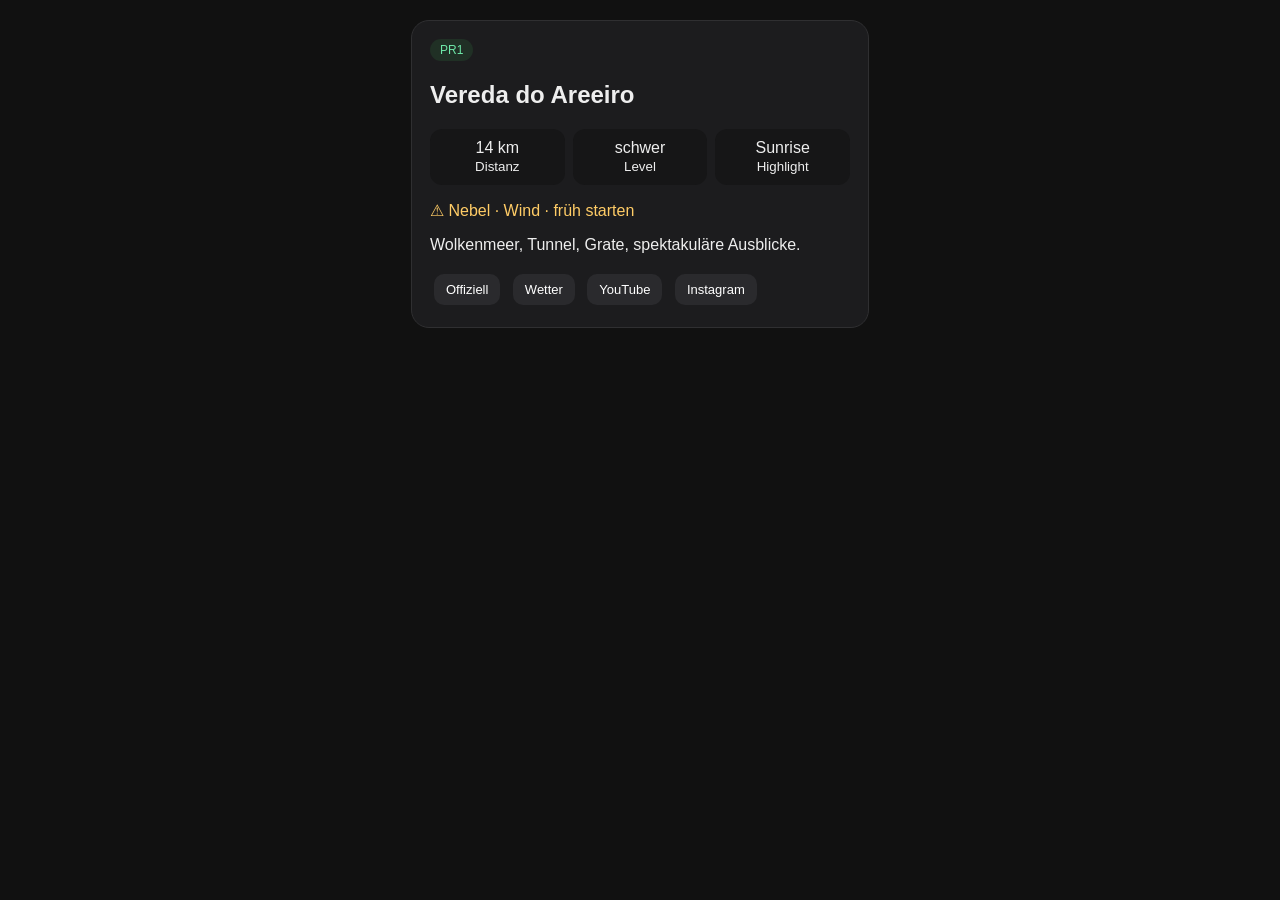
==== index.html @ 8f7bb381 "Add files via upload" ====
<!DOCTYPE html>
<html lang="de">
<head>
<meta charset="UTF-8">
<meta name="viewport" content="width=device-width, initial-scale=1.0">
<title>PR Explorer Lab</title>
<style>
body {
    background:#111;
    color:#eee;
    font-family:-apple-system,BlinkMacSystemFont,sans-serif;
    margin:0;
    padding:20px;
}
.card {
    background:#1c1c1e;
    border-radius:18px;
    padding:18px;
    max-width:420px;
    margin:auto;
    border:1px solid #2f2f31;
}
.badge {
    display:inline-block;
    padding:4px 10px;
    border-radius:999px;
    background:#203025;
    color:#6ee7a8;
    font-size:12px;
}
.grid {
    display:grid;
    grid-template-columns:repeat(3,1fr);
    gap:8px;
    margin:16px 0;
}
.stat {
    background:#161617;
    padding:10px;
    border-radius:12px;
    text-align:center;
}
.links a {
    display:inline-block;
    margin:4px;
    padding:8px 12px;
    border-radius:10px;
    background:#2a2a2d;
    color:#fff;
    text-decoration:none;
    font-size:13px;
}
.warn {
    color:#ffcc66;
}
</style>
</head>
<body>

<div class="card">
    <span class="badge">PR1</span>
    <h2>Vereda do Areeiro</h2>

    <div class="grid">
        <div class="stat">
            <div>14 km</div>
            <small>Distanz</small>
        </div>
        <div class="stat">
            <div>schwer</div>
            <small>Level</small>
        </div>
        <div class="stat">
            <div>Sunrise</div>
            <small>Highlight</small>
        </div>
    </div>

    <p class="warn">⚠ Nebel · Wind · früh starten</p>

    <p>
        Wolkenmeer, Tunnel, Grate, spektakuläre Ausblicke.
    </p>

    <div class="links">
        <a href="https://visitmadeira.com/" target="_blank">Offiziell</a>
        <a href="https://www.madeira-wetter.info" target="_blank">Wetter</a>
        <a href="https://www.youtube.com/results?search_query=PR1+Madeira" target="_blank">YouTube</a>
        <a href="https://www.instagram.com/explore/tags/pr1madeira/" target="_blank">Instagram</a>
    </div>
</div>

</body>
</html>
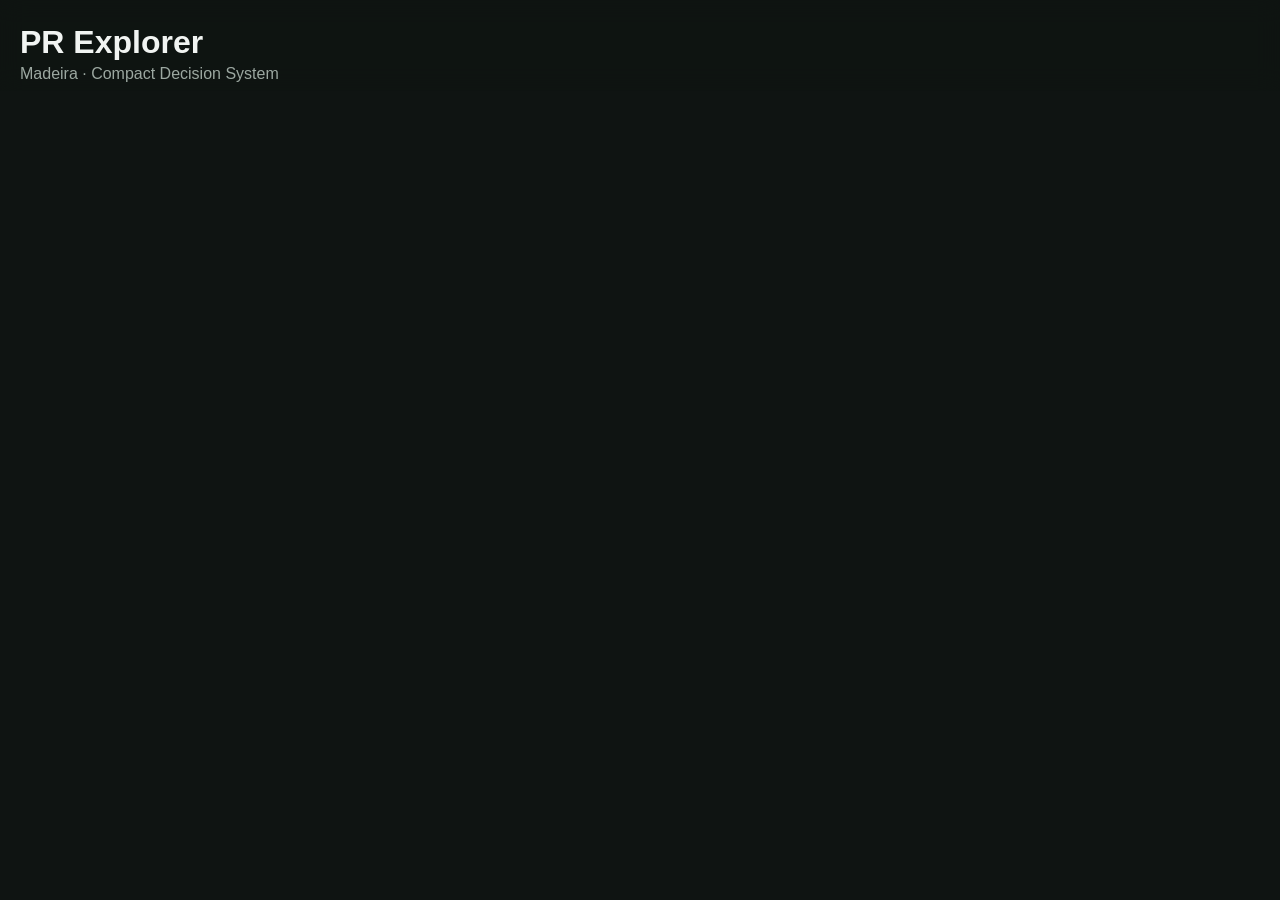
==== commit 6b67ec7a: "Lab v1" ====
--- a/index.html
+++ b/index.html
@@ -2,93 +2,22 @@
 <html lang="de">
 <head>
 <meta charset="UTF-8">
-<meta name="viewport" content="width=device-width, initial-scale=1.0">
-<title>PR Explorer Lab</title>
-<style>
-body {
-    background:#111;
-    color:#eee;
-    font-family:-apple-system,BlinkMacSystemFont,sans-serif;
-    margin:0;
-    padding:20px;
-}
-.card {
-    background:#1c1c1e;
-    border-radius:18px;
-    padding:18px;
-    max-width:420px;
-    margin:auto;
-    border:1px solid #2f2f31;
-}
-.badge {
-    display:inline-block;
-    padding:4px 10px;
-    border-radius:999px;
-    background:#203025;
-    color:#6ee7a8;
-    font-size:12px;
-}
-.grid {
-    display:grid;
-    grid-template-columns:repeat(3,1fr);
-    gap:8px;
-    margin:16px 0;
-}
-.stat {
-    background:#161617;
-    padding:10px;
-    border-radius:12px;
-    text-align:center;
-}
-.links a {
-    display:inline-block;
-    margin:4px;
-    padding:8px 12px;
-    border-radius:10px;
-    background:#2a2a2d;
-    color:#fff;
-    text-decoration:none;
-    font-size:13px;
-}
-.warn {
-    color:#ffcc66;
-}
-</style>
+<meta name="viewport" content="width=device-width,initial-scale=1">
+<title>PR Explorer</title>
+<link rel="manifest" href="manifest.json">
+<link rel="stylesheet" href="styles.css">
+<meta name="theme-color" content="#101412">
 </head>
 <body>
+<header class="topbar">
+  <div>
+    <h1>PR Explorer</h1>
+    <p>Madeira · Compact Decision System</p>
+  </div>
+</header>
 
-<div class="card">
-    <span class="badge">PR1</span>
-    <h2>Vereda do Areeiro</h2>
+<main id="cards"></main>
 
-    <div class="grid">
-        <div class="stat">
-            <div>14 km</div>
-            <small>Distanz</small>
-        </div>
-        <div class="stat">
-            <div>schwer</div>
-            <small>Level</small>
-        </div>
-        <div class="stat">
-            <div>Sunrise</div>
-            <small>Highlight</small>
-        </div>
-    </div>
-
-    <p class="warn">⚠ Nebel · Wind · früh starten</p>
-
-    <p>
-        Wolkenmeer, Tunnel, Grate, spektakuläre Ausblicke.
-    </p>
-
-    <div class="links">
-        <a href="https://visitmadeira.com/" target="_blank">Offiziell</a>
-        <a href="https://www.madeira-wetter.info" target="_blank">Wetter</a>
-        <a href="https://www.youtube.com/results?search_query=PR1+Madeira" target="_blank">YouTube</a>
-        <a href="https://www.instagram.com/explore/tags/pr1madeira/" target="_blank">Instagram</a>
-    </div>
-</div>
-
+<script src="app.js"></script>
 </body>
 </html>
--- a/styles.css
+++ b/styles.css
@@ -0,0 +1,94 @@
+
+:root{
+--bg:#0f1412;
+--card:#18201c;
+--text:#f1f4f2;
+--muted:#9ca8a1;
+--green:#8acb5a;
+--warn:#ffcc66;
+}
+*{box-sizing:border-box}
+body{
+margin:0;
+font-family:-apple-system,BlinkMacSystemFont,sans-serif;
+background:var(--bg);
+color:var(--text);
+}
+.topbar{
+padding:24px 20px 8px;
+position:sticky;
+top:0;
+backdrop-filter:blur(12px);
+background:rgba(15,20,18,.85);
+z-index:10;
+}
+.topbar h1{margin:0;font-size:32px}
+.topbar p{margin:4px 0 0;color:var(--muted)}
+#cards{
+padding:12px 16px 40px;
+display:grid;
+gap:18px;
+}
+.card{
+background:var(--card);
+border-radius:28px;
+overflow:hidden;
+border:1px solid rgba(255,255,255,.06);
+box-shadow:0 10px 30px rgba(0,0,0,.3);
+}
+.hero{
+height:220px;
+background-size:cover;
+background-position:center;
+position:relative;
+}
+.badge{
+position:absolute;
+left:14px;
+top:14px;
+background:#d61d1d;
+padding:8px 12px;
+border-radius:12px;
+font-weight:700;
+}
+.overlay{
+position:absolute;
+inset:0;
+background:linear-gradient(to top,rgba(0,0,0,.7),transparent 50%);
+}
+.title{
+position:absolute;
+left:18px;
+bottom:18px;
+}
+.title h2{
+margin:0;
+font-size:28px;
+}
+.content{
+padding:18px;
+}
+.meta{
+display:flex;
+gap:12px;
+flex-wrap:wrap;
+margin-bottom:12px;
+}
+.pill{
+padding:8px 12px;
+border-radius:999px;
+background:#243028;
+color:#d8dfda;
+font-size:14px;
+}
+.warn{
+color:var(--warn);
+font-size:14px;
+margin:6px 0;
+}
+.reward{
+margin-top:14px;
+font-size:15px;
+color:var(--green);
+font-weight:600;
+}
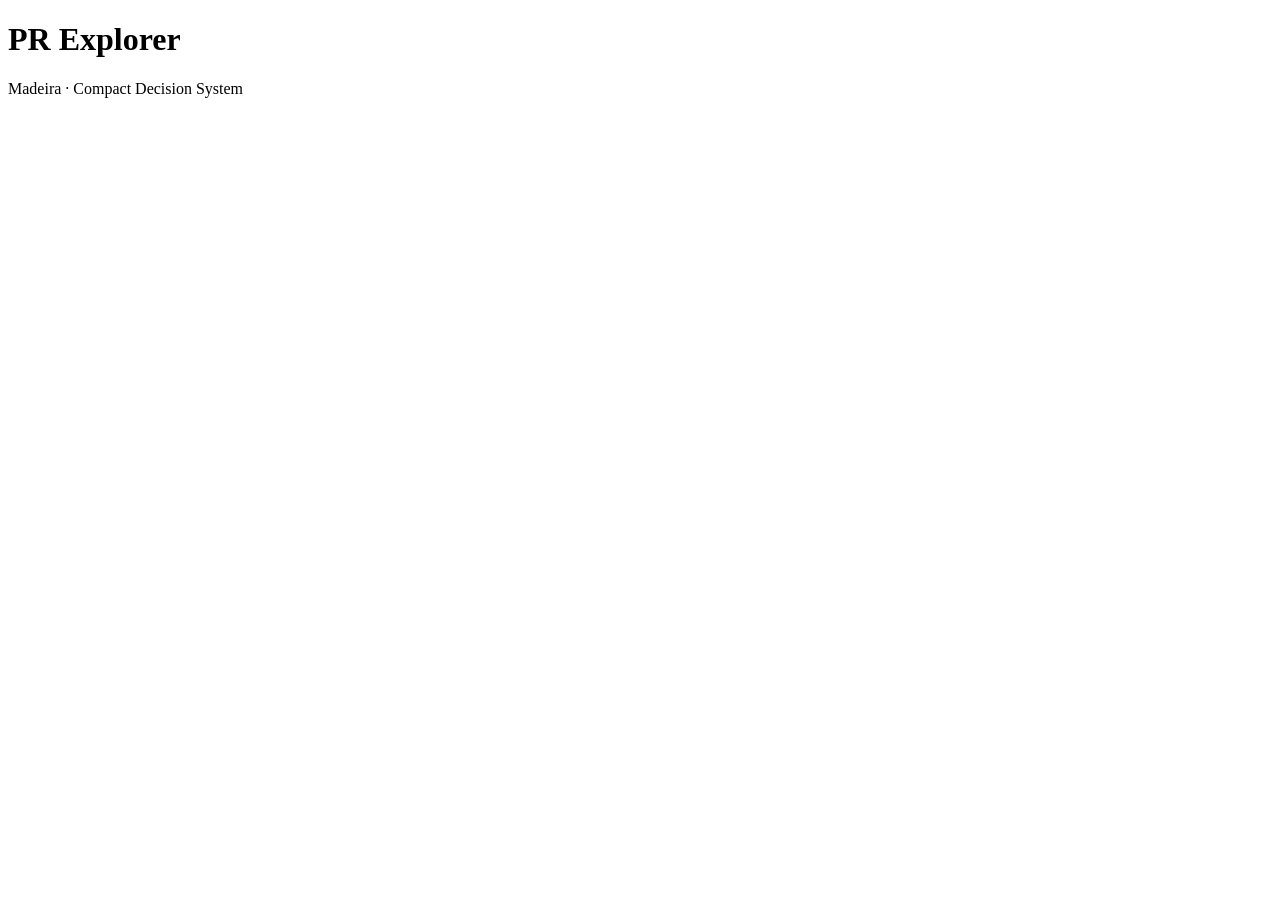
==== commit 0321001a: "Lab" ====
--- a/index.html
+++ b/index.html
@@ -4,16 +4,13 @@
 <meta charset="UTF-8">
 <meta name="viewport" content="width=device-width,initial-scale=1">
 <title>PR Explorer</title>
-<link rel="manifest" href="manifest.json">
 <link rel="stylesheet" href="styles.css">
-<meta name="theme-color" content="#101412">
+<meta name="theme-color" content="#0f1412">
 </head>
 <body>
 <header class="topbar">
-  <div>
-    <h1>PR Explorer</h1>
-    <p>Madeira · Compact Decision System</p>
-  </div>
+<h1>PR Explorer</h1>
+<p>Madeira · Compact Decision System</p>
 </header>
 
 <main id="cards"></main>
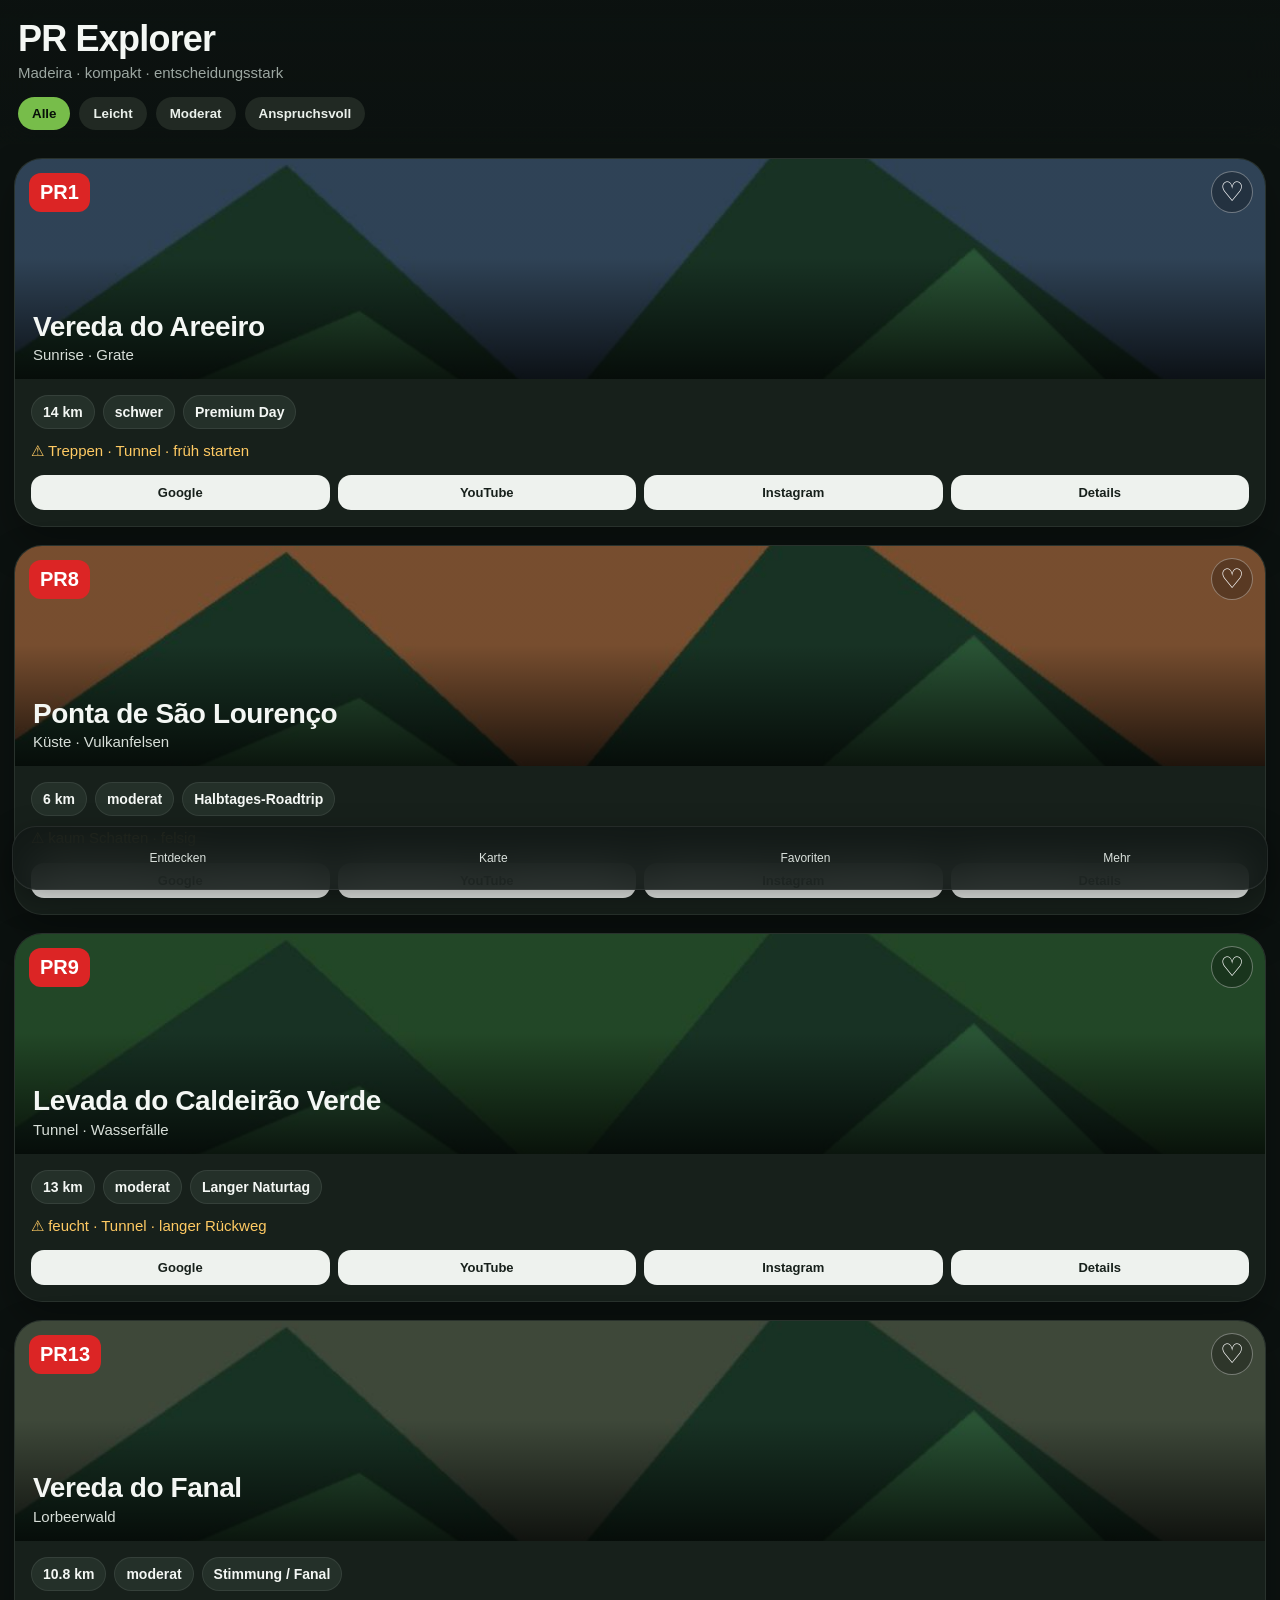
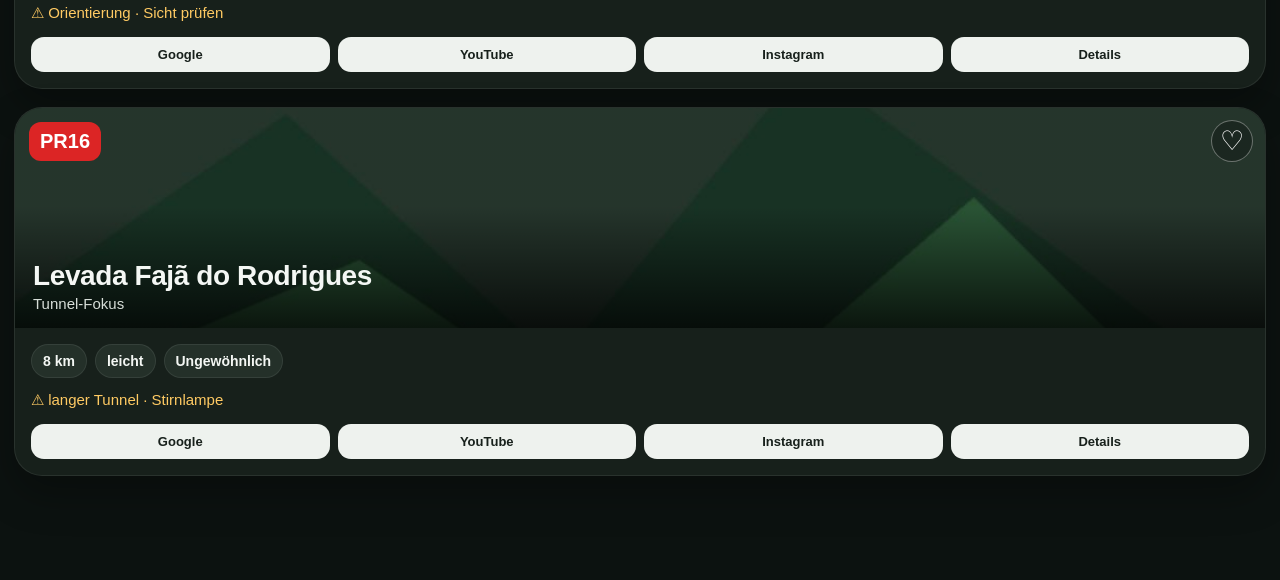
==== commit f13fa763: "Add files via upload" ====
--- a/index.html
+++ b/index.html
@@ -1,20 +1,170 @@
-<!DOCTYPE html>
+<!doctype html>
 <html lang="de">
 <head>
-<meta charset="UTF-8">
-<meta name="viewport" content="width=device-width,initial-scale=1">
+<meta charset="utf-8">
+<meta name="viewport" content="width=device-width,initial-scale=1,viewport-fit=cover">
 <title>PR Explorer</title>
-<link rel="stylesheet" href="styles.css">
-<meta name="theme-color" content="#0f1412">
+<meta name="theme-color" content="#0c1210">
+<style>
+:root {
+  --bg:#0c1210; --card:#17201b; --text:#f4f7f4; --muted:#9ca7a1;
+  --green:#77bd4a; --warn:#ffca63; --line:rgba(255,255,255,.08);
+}
+*{box-sizing:border-box}
+body {
+  margin:0; background:var(--bg); color:var(--text);
+  font-family:-apple-system,BlinkMacSystemFont,"SF Pro Display","Segoe UI",sans-serif;
+  padding-bottom:90px;
+}
+header {
+  position:sticky; top:0; z-index:20;
+  padding:calc(env(safe-area-inset-top) + 18px) 18px 12px;
+  background:linear-gradient(to bottom,rgba(12,18,16,.96),rgba(12,18,16,.82));
+  backdrop-filter:blur(18px);
+}
+h1{margin:0;font-size:36px;letter-spacing:-.8px}
+header p{margin:4px 0 16px;color:var(--muted);font-size:15px}
+.chips{display:flex;gap:9px;overflow-x:auto;padding-bottom:2px}
+.chip{border:0;border-radius:999px;padding:9px 14px;background:#212923;color:#eaf0eb;font-weight:600}
+.chip.active{background:var(--green);color:#081009}
+main{padding:14px;display:grid;gap:18px}
+.card {
+  border-radius:28px; overflow:hidden; background:var(--card);
+  border:1px solid var(--line); box-shadow:0 18px 40px rgba(0,0,0,.28);
+}
+.hero{height:220px;background-size:cover;background-position:center;position:relative}
+.shade{position:absolute;inset:0;background:linear-gradient(to top,rgba(0,0,0,.76),rgba(0,0,0,.08) 55%)}
+.badge{position:absolute;top:14px;left:14px;background:#dc2525;color:white;border-radius:12px;padding:8px 11px;font-weight:800;font-size:20px}
+.heart{position:absolute;top:12px;right:12px;border:1px solid rgba(255,255,255,.35);background:rgba(0,0,0,.25);color:white;border-radius:999px;width:42px;height:42px;font-size:27px}
+.heroTitle{position:absolute;left:18px;right:18px;bottom:16px}
+.heroTitle h2{margin:0;font-size:28px;line-height:1.05;letter-spacing:-.4px}
+.heroTitle p{margin:5px 0 0;color:#d7ded8;font-size:15px}
+.body{padding:16px}
+.facts{display:flex;gap:8px;flex-wrap:wrap;margin-bottom:12px}
+.facts span{background:#243029;border:1px solid var(--line);border-radius:999px;padding:8px 11px;font-size:14px;font-weight:700}
+.warn{color:var(--warn);font-size:15px;line-height:1.35;margin:6px 0 14px}
+.actions{display:grid;grid-template-columns:repeat(4,1fr);gap:8px}
+.actions button{background:#eef2ee;color:#17201b;border:0;border-radius:13px;padding:10px 5px;font-size:13px;font-weight:700}
+nav{position:fixed;left:12px;right:12px;bottom:calc(env(safe-area-inset-bottom) + 10px);height:64px;background:rgba(18,25,22,.88);backdrop-filter:blur(20px);border:1px solid var(--line);border-radius:24px;display:flex;justify-content:space-around;align-items:center;box-shadow:0 10px 30px rgba(0,0,0,.35)}
+nav span{font-size:12px;color:#d9e0db}
+</style>
 </head>
 <body>
-<header class="topbar">
-<h1>PR Explorer</h1>
-<p>Madeira · Compact Decision System</p>
+<header>
+  <h1>PR Explorer</h1>
+  <p>Madeira · kompakt · entscheidungsstark</p>
+  <div class="chips">
+    <button class="chip active">Alle</button><button class="chip">Leicht</button><button class="chip">Moderat</button><button class="chip">Anspruchsvoll</button>
+  </div>
 </header>
+<main>
 
-<main id="cards"></main>
-
-<script src="app.js"></script>
+    <article class="card">
+      <div class="hero" style="background-image:url('[data-uri]')">
+        <div class="shade"></div>
+        <div class="badge">PR1</div>
+        <button class="heart">♡</button>
+        <div class="heroTitle">
+          <h2>Vereda do Areeiro</h2>
+          <p>Sunrise · Grate</p>
+        </div>
+      </div>
+      <div class="body">
+        <div class="facts">
+          <span>14 km</span><span>schwer</span><span>Premium Day</span>
+        </div>
+        <div class="warn">⚠ Treppen · Tunnel · früh starten</div>
+        <div class="actions">
+          <button>Google</button><button>YouTube</button><button>Instagram</button><button>Details</button>
+        </div>
+      </div>
+    </article>
+    
+    <article class="card">
+      <div class="hero" style="background-image:url('[data-uri]')">
+        <div class="shade"></div>
+        <div class="badge">PR8</div>
+        <button class="heart">♡</button>
+        <div class="heroTitle">
+          <h2>Ponta de São Lourenço</h2>
+          <p>Küste · Vulkanfelsen</p>
+        </div>
+      </div>
+      <div class="body">
+        <div class="facts">
+          <span>6 km</span><span>moderat</span><span>Halbtages-Roadtrip</span>
+        </div>
+        <div class="warn">⚠ kaum Schatten · felsig</div>
+        <div class="actions">
+          <button>Google</button><button>YouTube</button><button>Instagram</button><button>Details</button>
+        </div>
+      </div>
+    </article>
+    
+    <article class="card">
+      <div class="hero" style="background-image:url('[data-uri]')">
+        <div class="shade"></div>
+        <div class="badge">PR9</div>
+        <button class="heart">♡</button>
+        <div class="heroTitle">
+          <h2>Levada do Caldeirão Verde</h2>
+          <p>Tunnel · Wasserfälle</p>
+        </div>
+      </div>
+      <div class="body">
+        <div class="facts">
+          <span>13 km</span><span>moderat</span><span>Langer Naturtag</span>
+        </div>
+        <div class="warn">⚠ feucht · Tunnel · langer Rückweg</div>
+        <div class="actions">
+          <button>Google</button><button>YouTube</button><button>Instagram</button><button>Details</button>
+        </div>
+      </div>
+    </article>
+    
+    <article class="card">
+      <div class="hero" style="background-image:url('[data-uri]')">
+        <div class="shade"></div>
+        <div class="badge">PR13</div>
+        <button class="heart">♡</button>
+        <div class="heroTitle">
+          <h2>Vereda do Fanal</h2>
+          <p>Lorbeerwald</p>
+        </div>
+      </div>
+      <div class="body">
+        <div class="facts">
+          <span>10.8 km</span><span>moderat</span><span>Stimmung / Fanal</span>
+        </div>
+        <div class="warn">⚠ Orientierung · Sicht prüfen</div>
+        <div class="actions">
+          <button>Google</button><button>YouTube</button><button>Instagram</button><button>Details</button>
+        </div>
+      </div>
+    </article>
+    
+    <article class="card">
+      <div class="hero" style="background-image:url('[data-uri]')">
+        <div class="shade"></div>
+        <div class="badge">PR16</div>
+        <button class="heart">♡</button>
+        <div class="heroTitle">
+          <h2>Levada Fajã do Rodrigues</h2>
+          <p>Tunnel-Fokus</p>
+        </div>
+      </div>
+      <div class="body">
+        <div class="facts">
+          <span>8 km</span><span>leicht</span><span>Ungewöhnlich</span>
+        </div>
+        <div class="warn">⚠ langer Tunnel · Stirnlampe</div>
+        <div class="actions">
+          <button>Google</button><button>YouTube</button><button>Instagram</button><button>Details</button>
+        </div>
+      </div>
+    </article>
+    
+</main>
+<nav><span>Entdecken</span><span>Karte</span><span>Favoriten</span><span>Mehr</span></nav>
 </body>
-</html>
+</html>
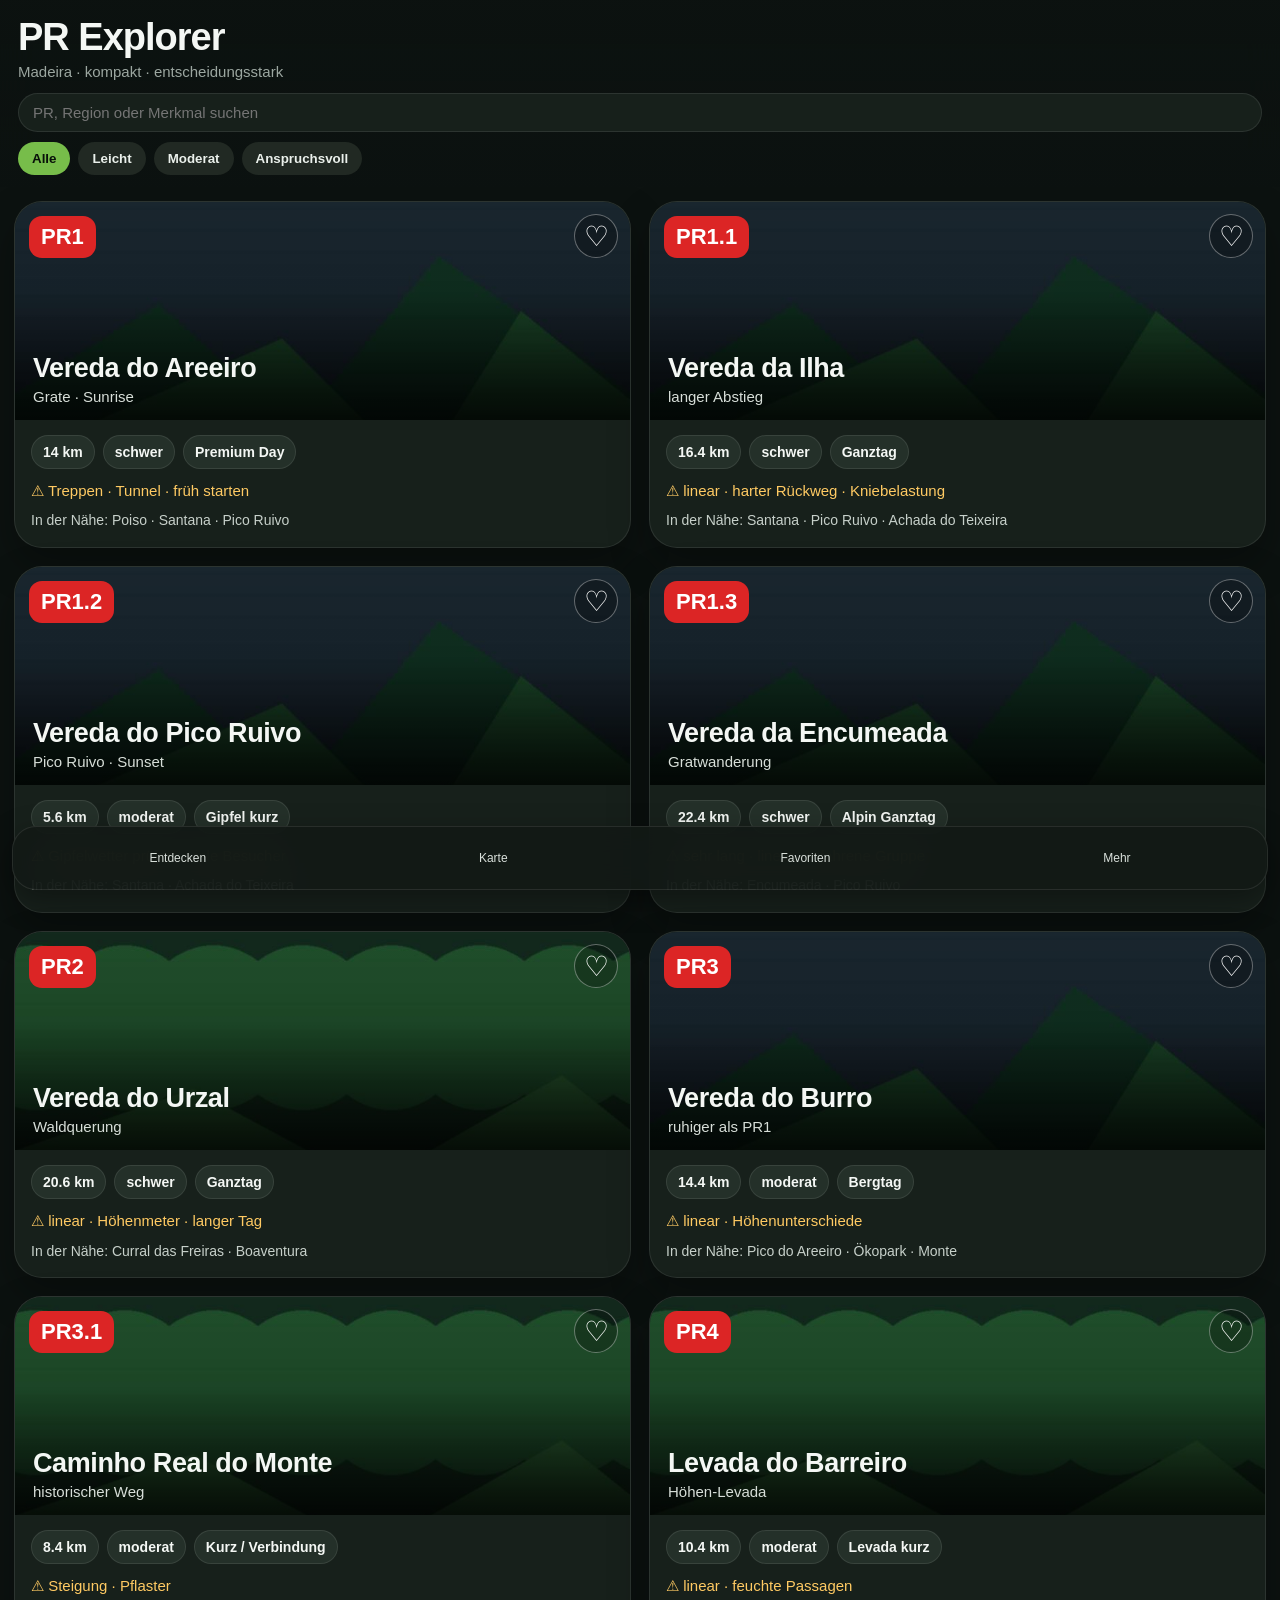
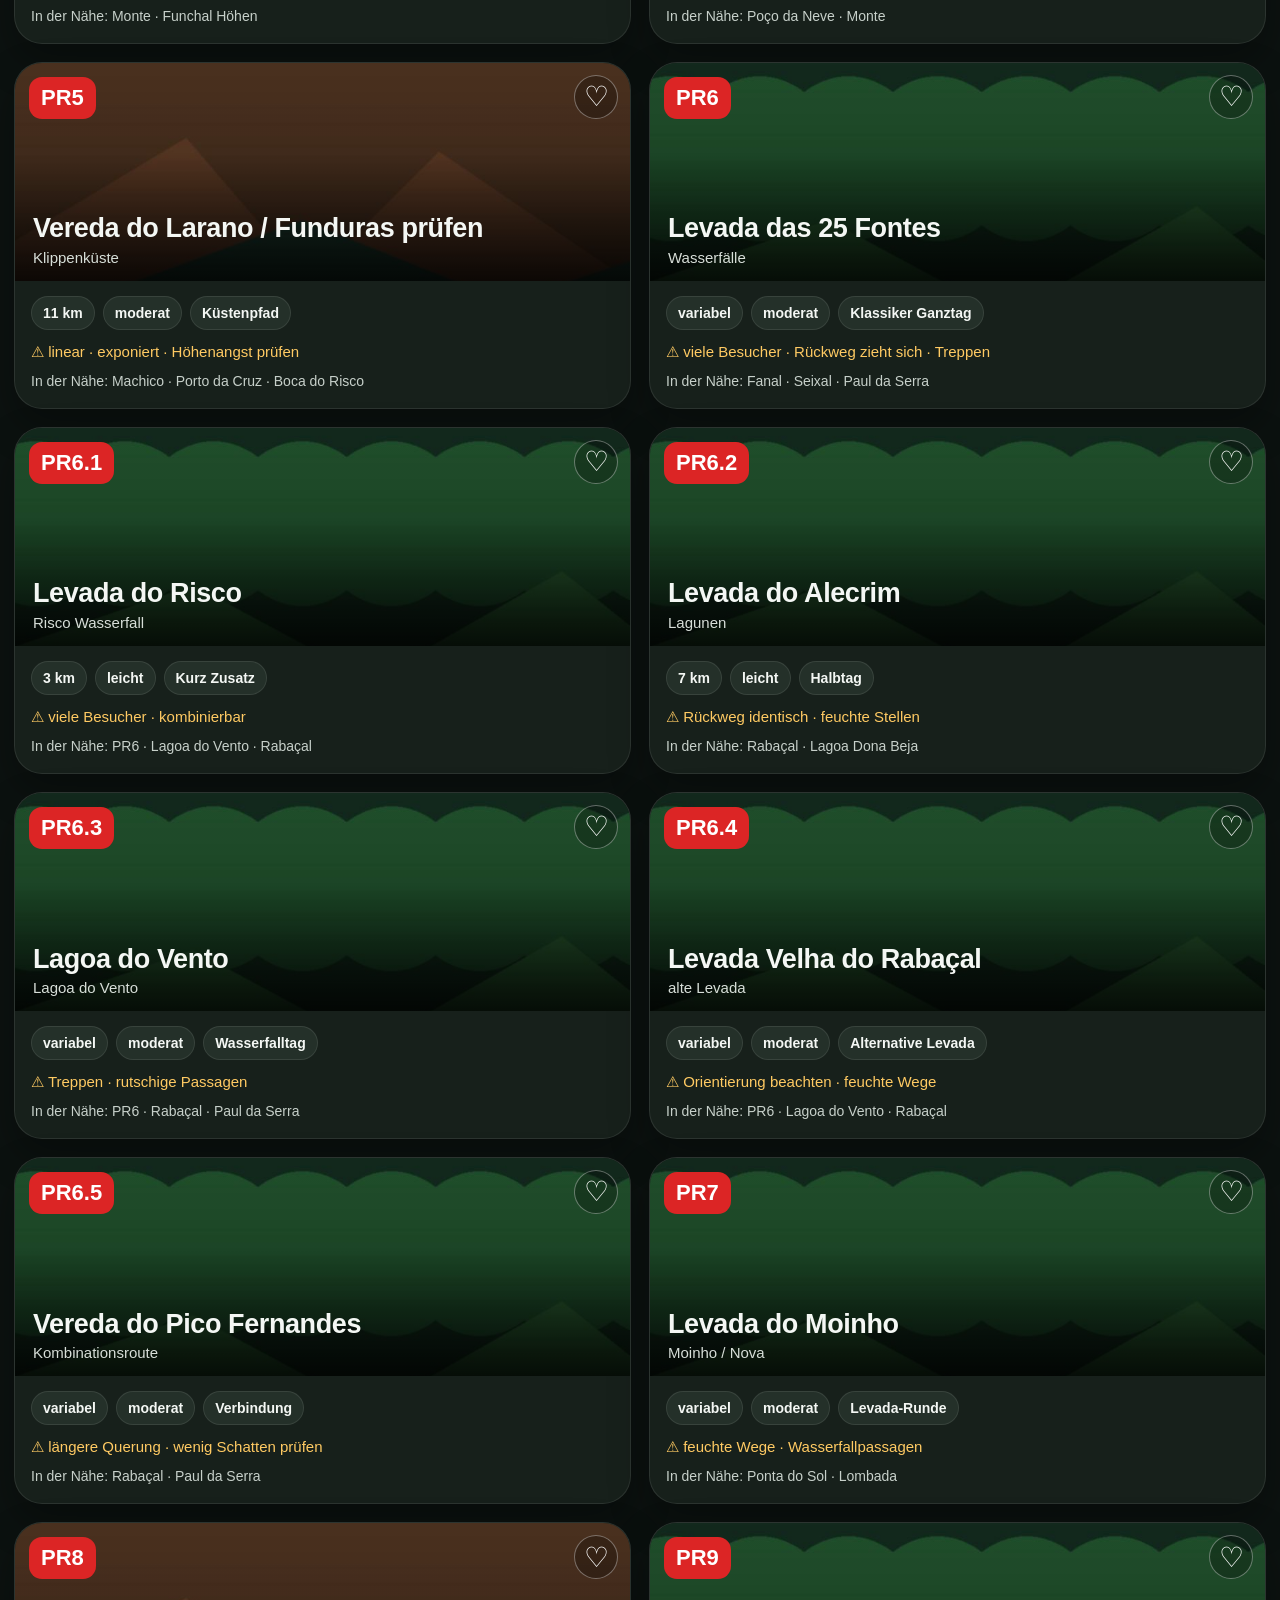
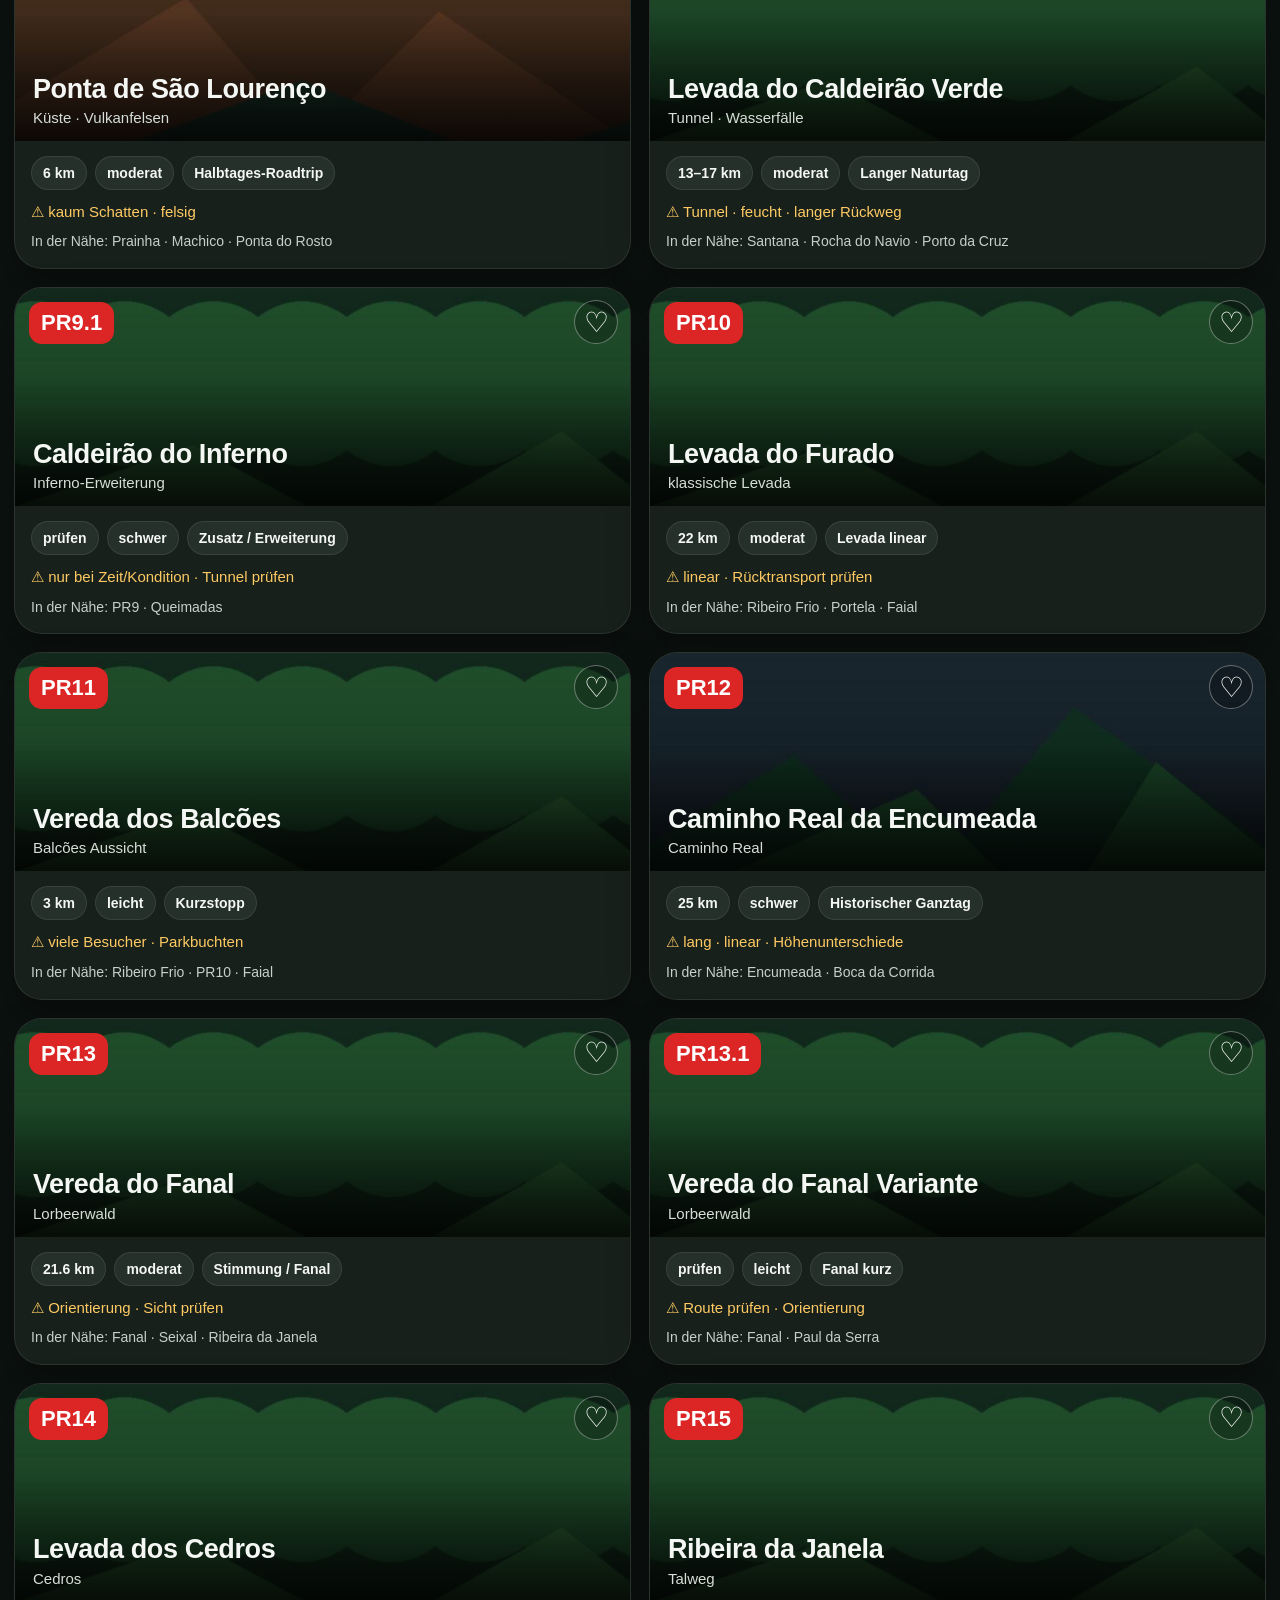
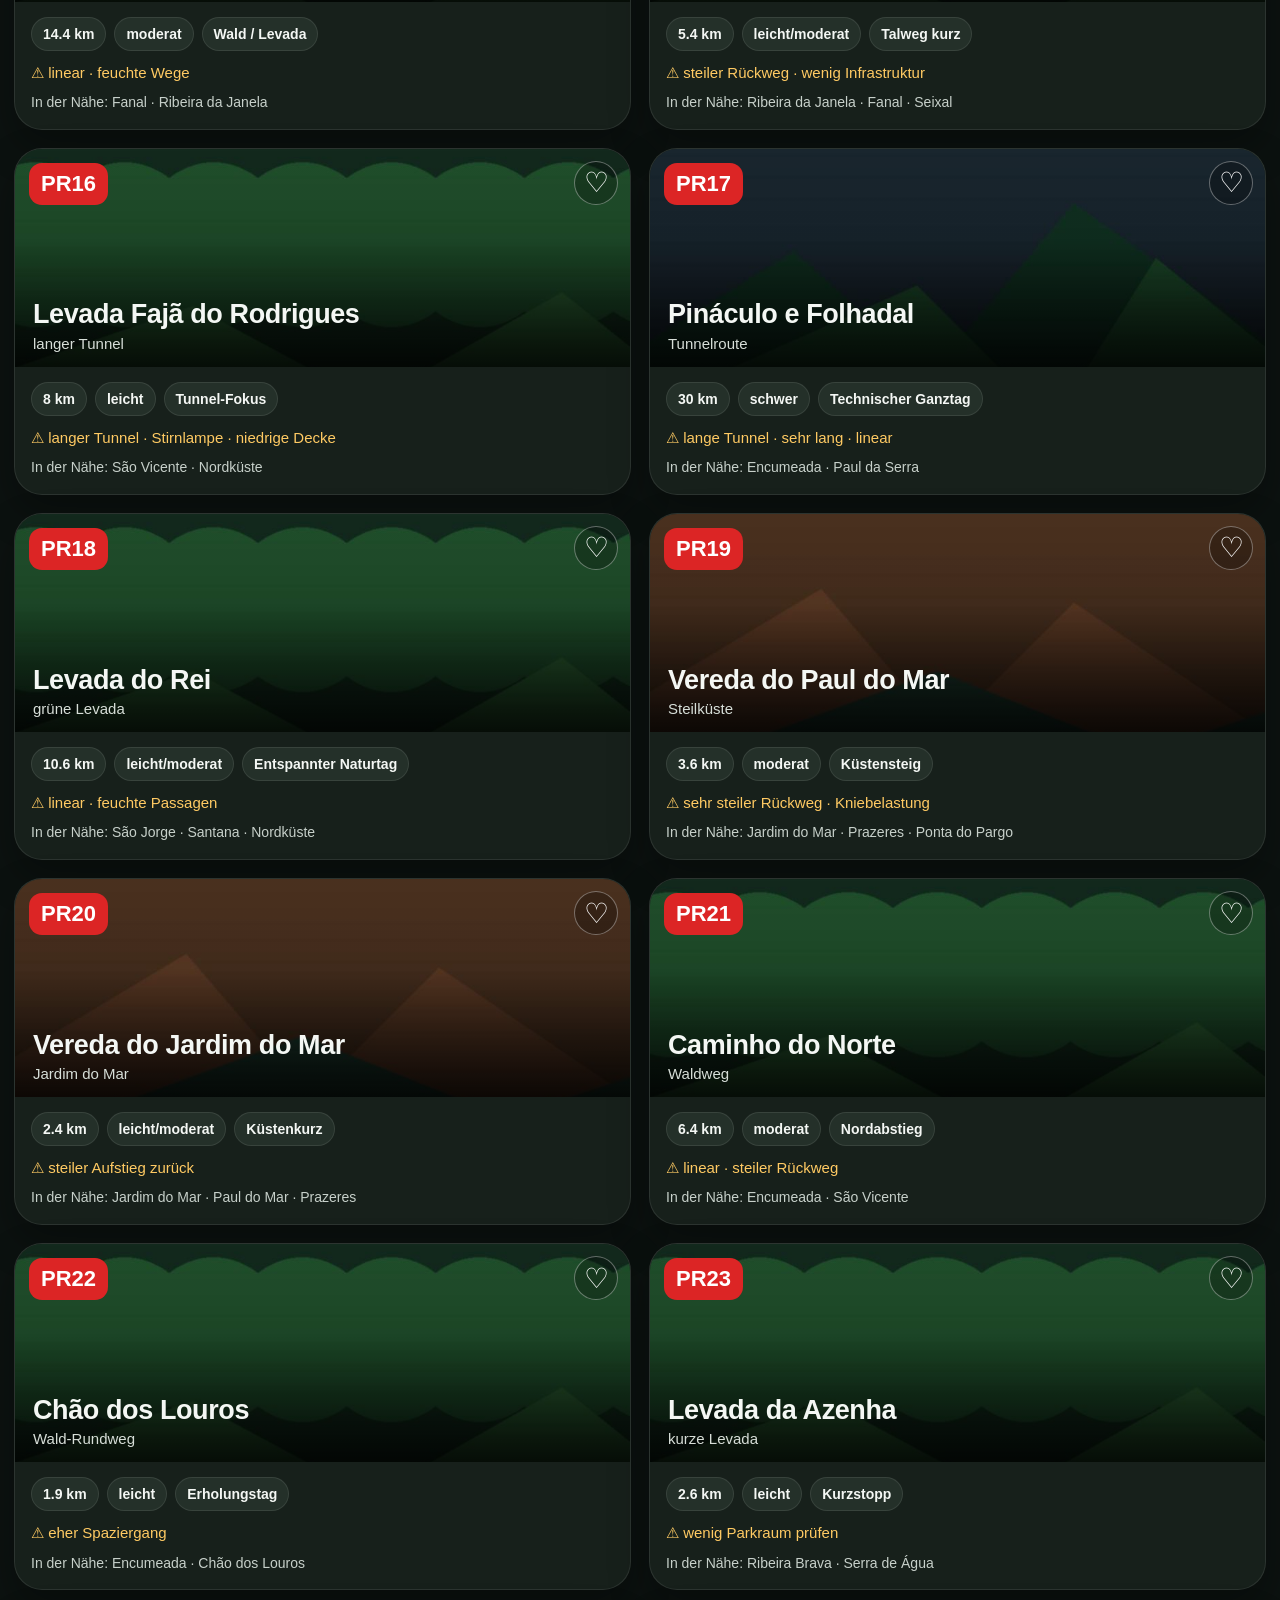
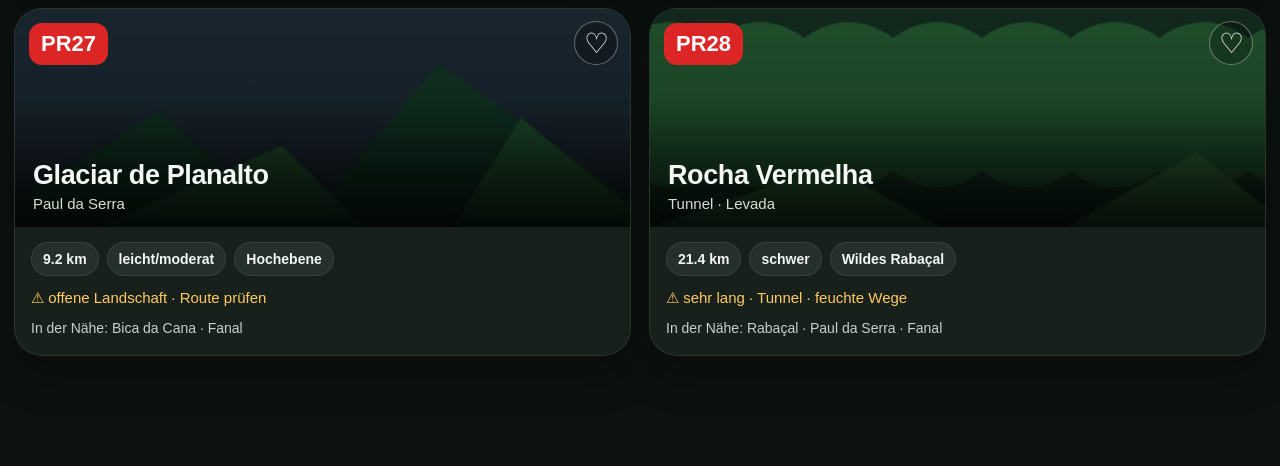
==== commit 347e56dd: "Nur Index" ====
--- a/index.html
+++ b/index.html
@@ -6,165 +6,727 @@
 <title>PR Explorer</title>
 <meta name="theme-color" content="#0c1210">
 <style>
-:root {
-  --bg:#0c1210; --card:#17201b; --text:#f4f7f4; --muted:#9ca7a1;
-  --green:#77bd4a; --warn:#ffca63; --line:rgba(255,255,255,.08);
-}
+:root { --bg:#0c1210; --card:#17201b; --text:#f4f7f4; --muted:#9ca7a1; --green:#77bd4a; --warn:#ffca63; --line:rgba(255,255,255,.09); }
 *{box-sizing:border-box}
-body {
-  margin:0; background:var(--bg); color:var(--text);
-  font-family:-apple-system,BlinkMacSystemFont,"SF Pro Display","Segoe UI",sans-serif;
-  padding-bottom:90px;
-}
-header {
-  position:sticky; top:0; z-index:20;
-  padding:calc(env(safe-area-inset-top) + 18px) 18px 12px;
-  background:linear-gradient(to bottom,rgba(12,18,16,.96),rgba(12,18,16,.82));
-  backdrop-filter:blur(18px);
-}
-h1{margin:0;font-size:36px;letter-spacing:-.8px}
-header p{margin:4px 0 16px;color:var(--muted);font-size:15px}
-.chips{display:flex;gap:9px;overflow-x:auto;padding-bottom:2px}
-.chip{border:0;border-radius:999px;padding:9px 14px;background:#212923;color:#eaf0eb;font-weight:600}
+body{margin:0;background:var(--bg);color:var(--text);font-family:-apple-system,BlinkMacSystemFont,"SF Pro Display","Segoe UI",sans-serif;padding-bottom:96px}
+header{position:sticky;top:0;z-index:20;padding:calc(env(safe-area-inset-top) + 16px) 18px 12px;background:linear-gradient(to bottom,rgba(12,18,16,.98),rgba(12,18,16,.84));backdrop-filter:blur(18px)}
+h1{margin:0;font-size:38px;letter-spacing:-1px}
+header p{margin:4px 0 13px;color:var(--muted);font-size:15px}
+.toolbar{display:flex;gap:9px;align-items:center}
+.search{flex:1;background:#17201b;border:1px solid var(--line);border-radius:999px;padding:10px 14px;color:white;font-size:15px}
+.chips{display:flex;gap:8px;overflow-x:auto;padding:10px 0 0}
+.chip{border:0;border-radius:999px;padding:9px 14px;background:#212923;color:#eaf0eb;font-weight:700;white-space:nowrap}
 .chip.active{background:var(--green);color:#081009}
 main{padding:14px;display:grid;gap:18px}
-.card {
-  border-radius:28px; overflow:hidden; background:var(--card);
-  border:1px solid var(--line); box-shadow:0 18px 40px rgba(0,0,0,.28);
-}
-.hero{height:220px;background-size:cover;background-position:center;position:relative}
-.shade{position:absolute;inset:0;background:linear-gradient(to top,rgba(0,0,0,.76),rgba(0,0,0,.08) 55%)}
-.badge{position:absolute;top:14px;left:14px;background:#dc2525;color:white;border-radius:12px;padding:8px 11px;font-weight:800;font-size:20px}
-.heart{position:absolute;top:12px;right:12px;border:1px solid rgba(255,255,255,.35);background:rgba(0,0,0,.25);color:white;border-radius:999px;width:42px;height:42px;font-size:27px}
-.heroTitle{position:absolute;left:18px;right:18px;bottom:16px}
-.heroTitle h2{margin:0;font-size:28px;line-height:1.05;letter-spacing:-.4px}
-.heroTitle p{margin:5px 0 0;color:#d7ded8;font-size:15px}
-.body{padding:16px}
+.card{border-radius:28px;overflow:hidden;background:var(--card);border:1px solid var(--line);box-shadow:0 18px 40px rgba(0,0,0,.28)}
+.hero{height:218px;background-size:cover;background-position:center;position:relative}
+.shade{position:absolute;inset:0;background:linear-gradient(to top,rgba(0,0,0,.78),rgba(0,0,0,.08) 58%)}
+.badge{position:absolute;top:14px;left:14px;background:#dc2525;color:white;border-radius:13px;padding:8px 12px;font-weight:900;font-size:22px}
+.heart{position:absolute;top:12px;right:12px;border:1px solid rgba(255,255,255,.35);background:rgba(0,0,0,.25);color:white;border-radius:999px;width:44px;height:44px;font-size:28px}
+.heart.on{background:rgba(119,189,74,.95);color:#081009}
+.heroTitle{position:absolute;left:18px;right:18px;bottom:15px}
+.heroTitle h2{margin:0;font-size:27px;line-height:1.05;letter-spacing:-.4px}
+.heroTitle p{margin:6px 0 0;color:#d7ded8;font-size:15px}
+.body{padding:15px 16px 17px}
 .facts{display:flex;gap:8px;flex-wrap:wrap;margin-bottom:12px}
-.facts span{background:#243029;border:1px solid var(--line);border-radius:999px;padding:8px 11px;font-size:14px;font-weight:700}
-.warn{color:var(--warn);font-size:15px;line-height:1.35;margin:6px 0 14px}
-.actions{display:grid;grid-template-columns:repeat(4,1fr);gap:8px}
-.actions button{background:#eef2ee;color:#17201b;border:0;border-radius:13px;padding:10px 5px;font-size:13px;font-weight:700}
-nav{position:fixed;left:12px;right:12px;bottom:calc(env(safe-area-inset-bottom) + 10px);height:64px;background:rgba(18,25,22,.88);backdrop-filter:blur(20px);border:1px solid var(--line);border-radius:24px;display:flex;justify-content:space-around;align-items:center;box-shadow:0 10px 30px rgba(0,0,0,.35)}
+.facts span{background:#243029;border:1px solid var(--line);border-radius:999px;padding:8px 11px;font-size:14px;font-weight:800}
+.warn{color:var(--warn);font-size:15px;line-height:1.35;margin:6px 0 10px}
+.near{color:#c7d0ca;font-size:14px;line-height:1.35}
+nav{position:fixed;left:12px;right:12px;bottom:calc(env(safe-area-inset-bottom) + 10px);height:64px;background:rgba(18,25,22,.9);backdrop-filter:blur(20px);border:1px solid var(--line);border-radius:24px;display:flex;justify-content:space-around;align-items:center;box-shadow:0 10px 30px rgba(0,0,0,.35);z-index:40}
 nav span{font-size:12px;color:#d9e0db}
+.sheetBackdrop{display:none;position:fixed;inset:0;background:rgba(0,0,0,.45);z-index:60}
+.sheet{position:absolute;left:0;right:0;bottom:0;max-height:82vh;background:#f5f3ed;color:#111;border-radius:28px 28px 0 0;padding:16px 18px 28px;overflow:auto}
+.handle{width:44px;height:5px;border-radius:99px;background:#bbb;margin:0 auto 12px}
+.sheet h2{font-size:26px;margin:0 0 4px;color:#111}
+.sheet p{color:#4a4a4a;margin:0 0 12px}
+.detailGrid{display:grid;grid-template-columns:repeat(2,1fr);gap:8px;margin:14px 0}
+.detail{background:white;border:1px solid #ddd;border-radius:14px;padding:12px;font-size:14px}
+.block{background:#fff7de;border:1px solid #efd99c;border-radius:15px;padding:12px;margin:12px 0}
+.links{display:grid;grid-template-columns:repeat(2,1fr);gap:9px;margin-top:14px}
+.links a{background:#102018;color:white;border-radius:14px;text-decoration:none;padding:12px;text-align:center;font-weight:800;font-size:14px}
+.close{position:absolute;top:16px;right:18px;border:0;background:#ddd;border-radius:999px;width:36px;height:36px;font-size:22px}
+@media(min-width:720px){main{grid-template-columns:repeat(2,1fr)}}
 </style>
 </head>
 <body>
 <header>
   <h1>PR Explorer</h1>
   <p>Madeira · kompakt · entscheidungsstark</p>
-  <div class="chips">
-    <button class="chip active">Alle</button><button class="chip">Leicht</button><button class="chip">Moderat</button><button class="chip">Anspruchsvoll</button>
-  </div>
+  <div class="toolbar"><input id="q" class="search" placeholder="PR, Region oder Merkmal suchen"></div>
+  <div class="chips"><button class="chip active" onclick="filterDiff('')">Alle</button><button class="chip" onclick="filterDiff('leicht')">Leicht</button><button class="chip" onclick="filterDiff('moderat')">Moderat</button><button class="chip" onclick="filterDiff('schwer')">Anspruchsvoll</button></div>
 </header>
-<main>
-
-    <article class="card">
-      <div class="hero" style="background-image:url('[data-uri]')">
-        <div class="shade"></div>
-        <div class="badge">PR1</div>
-        <button class="heart">♡</button>
-        <div class="heroTitle">
-          <h2>Vereda do Areeiro</h2>
-          <p>Sunrise · Grate</p>
-        </div>
-      </div>
-      <div class="body">
-        <div class="facts">
-          <span>14 km</span><span>schwer</span><span>Premium Day</span>
-        </div>
-        <div class="warn">⚠ Treppen · Tunnel · früh starten</div>
-        <div class="actions">
-          <button>Google</button><button>YouTube</button><button>Instagram</button><button>Details</button>
-        </div>
-      </div>
-    </article>
-    
-    <article class="card">
-      <div class="hero" style="background-image:url('[data-uri]')">
-        <div class="shade"></div>
-        <div class="badge">PR8</div>
-        <button class="heart">♡</button>
-        <div class="heroTitle">
-          <h2>Ponta de São Lourenço</h2>
-          <p>Küste · Vulkanfelsen</p>
-        </div>
-      </div>
-      <div class="body">
-        <div class="facts">
-          <span>6 km</span><span>moderat</span><span>Halbtages-Roadtrip</span>
-        </div>
-        <div class="warn">⚠ kaum Schatten · felsig</div>
-        <div class="actions">
-          <button>Google</button><button>YouTube</button><button>Instagram</button><button>Details</button>
-        </div>
-      </div>
-    </article>
-    
-    <article class="card">
-      <div class="hero" style="background-image:url('[data-uri]')">
-        <div class="shade"></div>
-        <div class="badge">PR9</div>
-        <button class="heart">♡</button>
-        <div class="heroTitle">
-          <h2>Levada do Caldeirão Verde</h2>
-          <p>Tunnel · Wasserfälle</p>
-        </div>
-      </div>
-      <div class="body">
-        <div class="facts">
-          <span>13 km</span><span>moderat</span><span>Langer Naturtag</span>
-        </div>
-        <div class="warn">⚠ feucht · Tunnel · langer Rückweg</div>
-        <div class="actions">
-          <button>Google</button><button>YouTube</button><button>Instagram</button><button>Details</button>
-        </div>
-      </div>
-    </article>
-    
-    <article class="card">
-      <div class="hero" style="background-image:url('[data-uri]')">
-        <div class="shade"></div>
-        <div class="badge">PR13</div>
-        <button class="heart">♡</button>
-        <div class="heroTitle">
-          <h2>Vereda do Fanal</h2>
-          <p>Lorbeerwald</p>
-        </div>
-      </div>
-      <div class="body">
-        <div class="facts">
-          <span>10.8 km</span><span>moderat</span><span>Stimmung / Fanal</span>
-        </div>
-        <div class="warn">⚠ Orientierung · Sicht prüfen</div>
-        <div class="actions">
-          <button>Google</button><button>YouTube</button><button>Instagram</button><button>Details</button>
-        </div>
-      </div>
-    </article>
-    
-    <article class="card">
-      <div class="hero" style="background-image:url('[data-uri]')">
-        <div class="shade"></div>
-        <div class="badge">PR16</div>
-        <button class="heart">♡</button>
-        <div class="heroTitle">
-          <h2>Levada Fajã do Rodrigues</h2>
-          <p>Tunnel-Fokus</p>
-        </div>
-      </div>
-      <div class="body">
-        <div class="facts">
-          <span>8 km</span><span>leicht</span><span>Ungewöhnlich</span>
-        </div>
-        <div class="warn">⚠ langer Tunnel · Stirnlampe</div>
-        <div class="actions">
-          <button>Google</button><button>YouTube</button><button>Instagram</button><button>Details</button>
-        </div>
-      </div>
-    </article>
-    
+<main id="cards">
+
+<article class="card" data-diff="schwer" data-region="Zentralgebirge" onclick="openSheet('PR1')">
+  <div class="hero" style="background-image:url('[data-uri]')">
+    <div class="shade"></div>
+    <div class="badge">PR1</div>
+    <button class="heart" onclick="event.stopPropagation(); this.classList.toggle('on')">♡</button>
+    <div class="heroTitle">
+      <h2>Vereda do Areeiro</h2>
+      <p>Grate · Sunrise</p>
+    </div>
+  </div>
+  <div class="body">
+    <div class="facts"><span>14 km</span><span>schwer</span><span>Premium Day</span></div>
+    <div class="warn">⚠ Treppen · Tunnel · früh starten</div>
+    <div class="near">In der Nähe: Poiso · Santana · Pico Ruivo</div>
+  </div>
+</article>
+
+<article class="card" data-diff="schwer" data-region="Zentralgebirge" onclick="openSheet('PR1.1')">
+  <div class="hero" style="background-image:url('[data-uri]')">
+    <div class="shade"></div>
+    <div class="badge">PR1.1</div>
+    <button class="heart" onclick="event.stopPropagation(); this.classList.toggle('on')">♡</button>
+    <div class="heroTitle">
+      <h2>Vereda da Ilha</h2>
+      <p>langer Abstieg</p>
+    </div>
+  </div>
+  <div class="body">
+    <div class="facts"><span>16.4 km</span><span>schwer</span><span>Ganztag</span></div>
+    <div class="warn">⚠ linear · harter Rückweg · Kniebelastung</div>
+    <div class="near">In der Nähe: Santana · Pico Ruivo · Achada do Teixeira</div>
+  </div>
+</article>
+
+<article class="card" data-diff="moderat" data-region="Zentralgebirge" onclick="openSheet('PR1.2')">
+  <div class="hero" style="background-image:url('[data-uri]')">
+    <div class="shade"></div>
+    <div class="badge">PR1.2</div>
+    <button class="heart" onclick="event.stopPropagation(); this.classList.toggle('on')">♡</button>
+    <div class="heroTitle">
+      <h2>Vereda do Pico Ruivo</h2>
+      <p>Pico Ruivo · Sunset</p>
+    </div>
+  </div>
+  <div class="body">
+    <div class="facts"><span>5.6 km</span><span>moderat</span><span>Gipfel kurz</span></div>
+    <div class="warn">⚠ Gipfelwetter prüfen · viele Besucher</div>
+    <div class="near">In der Nähe: Santana · Achada do Teixeira</div>
+  </div>
+</article>
+
+<article class="card" data-diff="schwer" data-region="Zentralgebirge" onclick="openSheet('PR1.3')">
+  <div class="hero" style="background-image:url('[data-uri]')">
+    <div class="shade"></div>
+    <div class="badge">PR1.3</div>
+    <button class="heart" onclick="event.stopPropagation(); this.classList.toggle('on')">♡</button>
+    <div class="heroTitle">
+      <h2>Vereda da Encumeada</h2>
+      <p>Gratwanderung</p>
+    </div>
+  </div>
+  <div class="body">
+    <div class="facts"><span>22.4 km</span><span>schwer</span><span>Alpin Ganztag</span></div>
+    <div class="warn">⚠ sehr lang · linear · erfahrene Gruppe</div>
+    <div class="near">In der Nähe: Encumeada · Pico Ruivo</div>
+  </div>
+</article>
+
+<article class="card" data-diff="schwer" data-region="Nord" onclick="openSheet('PR2')">
+  <div class="hero" style="background-image:url('[data-uri]')">
+    <div class="shade"></div>
+    <div class="badge">PR2</div>
+    <button class="heart" onclick="event.stopPropagation(); this.classList.toggle('on')">♡</button>
+    <div class="heroTitle">
+      <h2>Vereda do Urzal</h2>
+      <p>Waldquerung</p>
+    </div>
+  </div>
+  <div class="body">
+    <div class="facts"><span>20.6 km</span><span>schwer</span><span>Ganztag</span></div>
+    <div class="warn">⚠ linear · Höhenmeter · langer Tag</div>
+    <div class="near">In der Nähe: Curral das Freiras · Boaventura</div>
+  </div>
+</article>
+
+<article class="card" data-diff="moderat" data-region="Zentralgebirge" onclick="openSheet('PR3')">
+  <div class="hero" style="background-image:url('[data-uri]')">
+    <div class="shade"></div>
+    <div class="badge">PR3</div>
+    <button class="heart" onclick="event.stopPropagation(); this.classList.toggle('on')">♡</button>
+    <div class="heroTitle">
+      <h2>Vereda do Burro</h2>
+      <p>ruhiger als PR1</p>
+    </div>
+  </div>
+  <div class="body">
+    <div class="facts"><span>14.4 km</span><span>moderat</span><span>Bergtag</span></div>
+    <div class="warn">⚠ linear · Höhenunterschiede</div>
+    <div class="near">In der Nähe: Pico do Areeiro · Ökopark · Monte</div>
+  </div>
+</article>
+
+<article class="card" data-diff="moderat" data-region="Funchal Höhen" onclick="openSheet('PR3.1')">
+  <div class="hero" style="background-image:url('[data-uri]')">
+    <div class="shade"></div>
+    <div class="badge">PR3.1</div>
+    <button class="heart" onclick="event.stopPropagation(); this.classList.toggle('on')">♡</button>
+    <div class="heroTitle">
+      <h2>Caminho Real do Monte</h2>
+      <p>historischer Weg</p>
+    </div>
+  </div>
+  <div class="body">
+    <div class="facts"><span>8.4 km</span><span>moderat</span><span>Kurz / Verbindung</span></div>
+    <div class="warn">⚠ Steigung · Pflaster</div>
+    <div class="near">In der Nähe: Monte · Funchal Höhen</div>
+  </div>
+</article>
+
+<article class="card" data-diff="moderat" data-region="Funchal Höhen" onclick="openSheet('PR4')">
+  <div class="hero" style="background-image:url('[data-uri]')">
+    <div class="shade"></div>
+    <div class="badge">PR4</div>
+    <button class="heart" onclick="event.stopPropagation(); this.classList.toggle('on')">♡</button>
+    <div class="heroTitle">
+      <h2>Levada do Barreiro</h2>
+      <p>Höhen-Levada</p>
+    </div>
+  </div>
+  <div class="body">
+    <div class="facts"><span>10.4 km</span><span>moderat</span><span>Levada kurz</span></div>
+    <div class="warn">⚠ linear · feuchte Passagen</div>
+    <div class="near">In der Nähe: Poço da Neve · Monte</div>
+  </div>
+</article>
+
+<article class="card" data-diff="moderat" data-region="Ost / Nordost" onclick="openSheet('PR5')">
+  <div class="hero" style="background-image:url('[data-uri]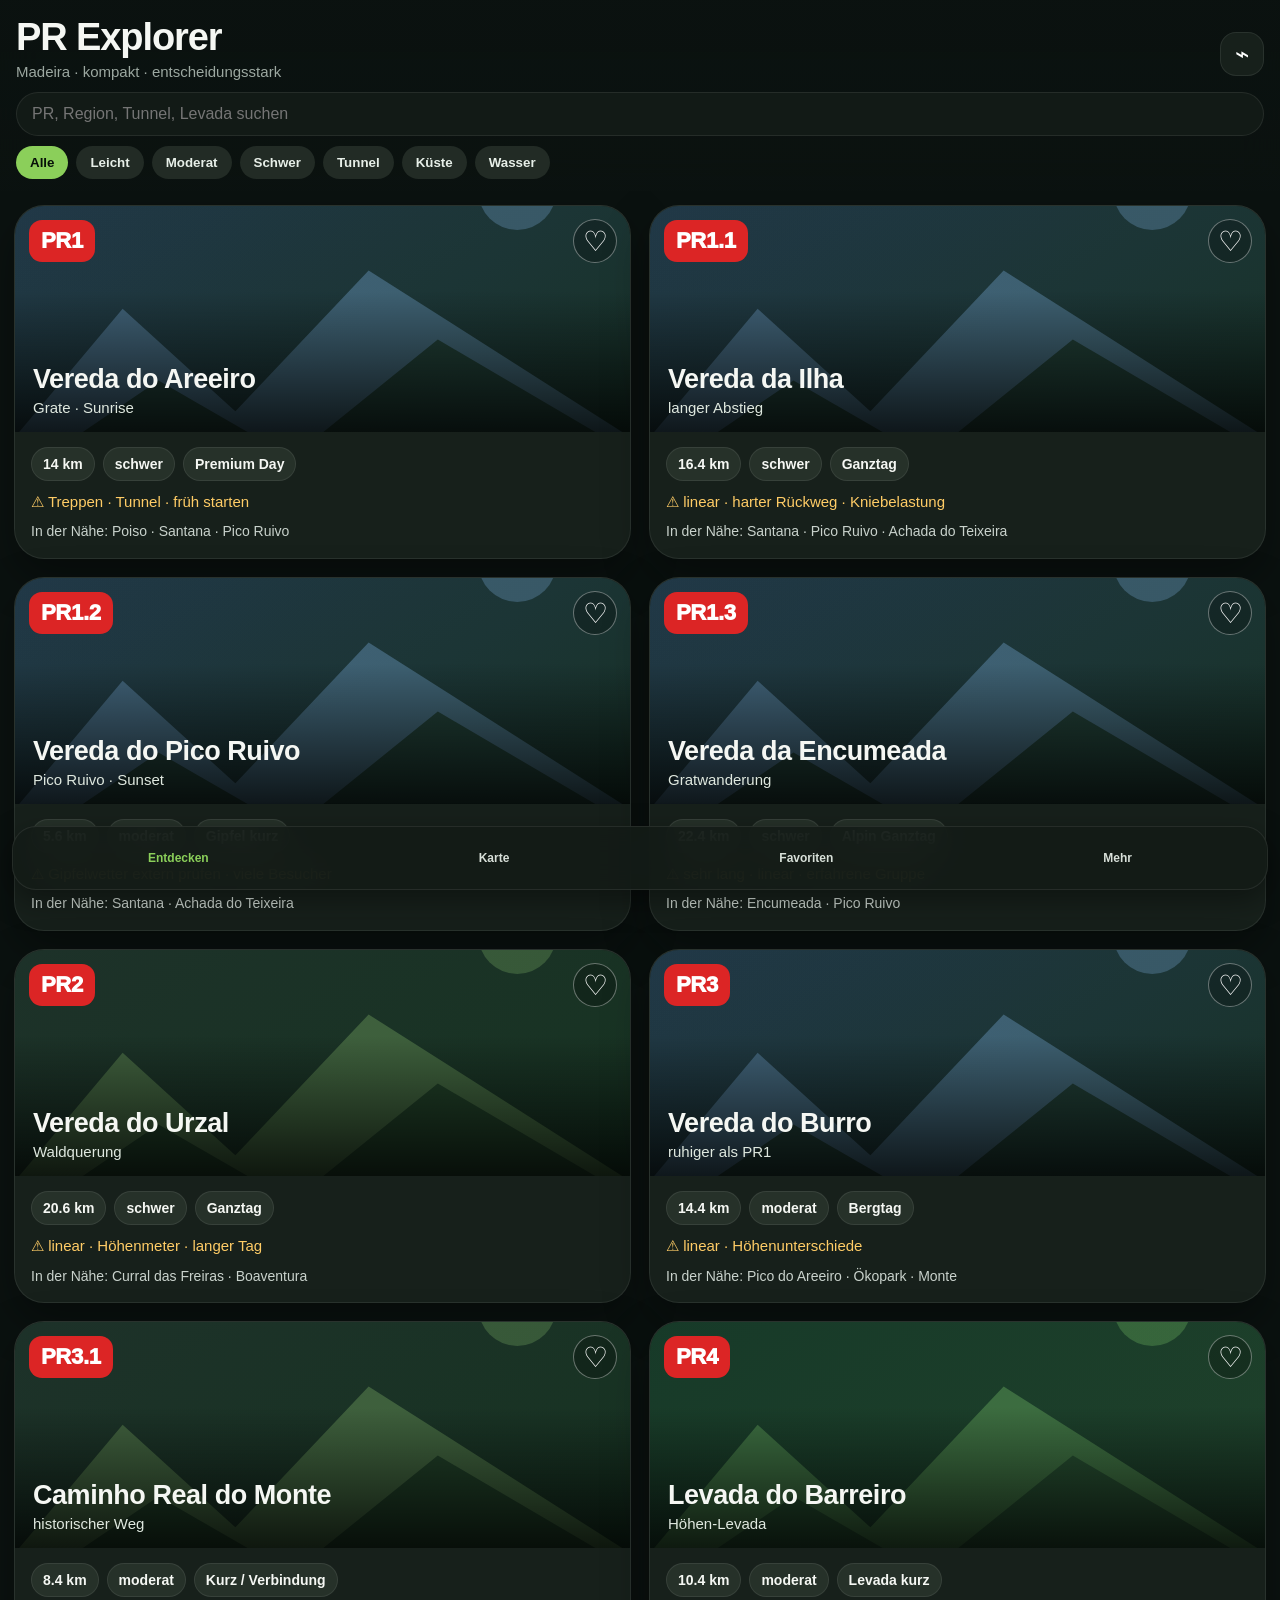
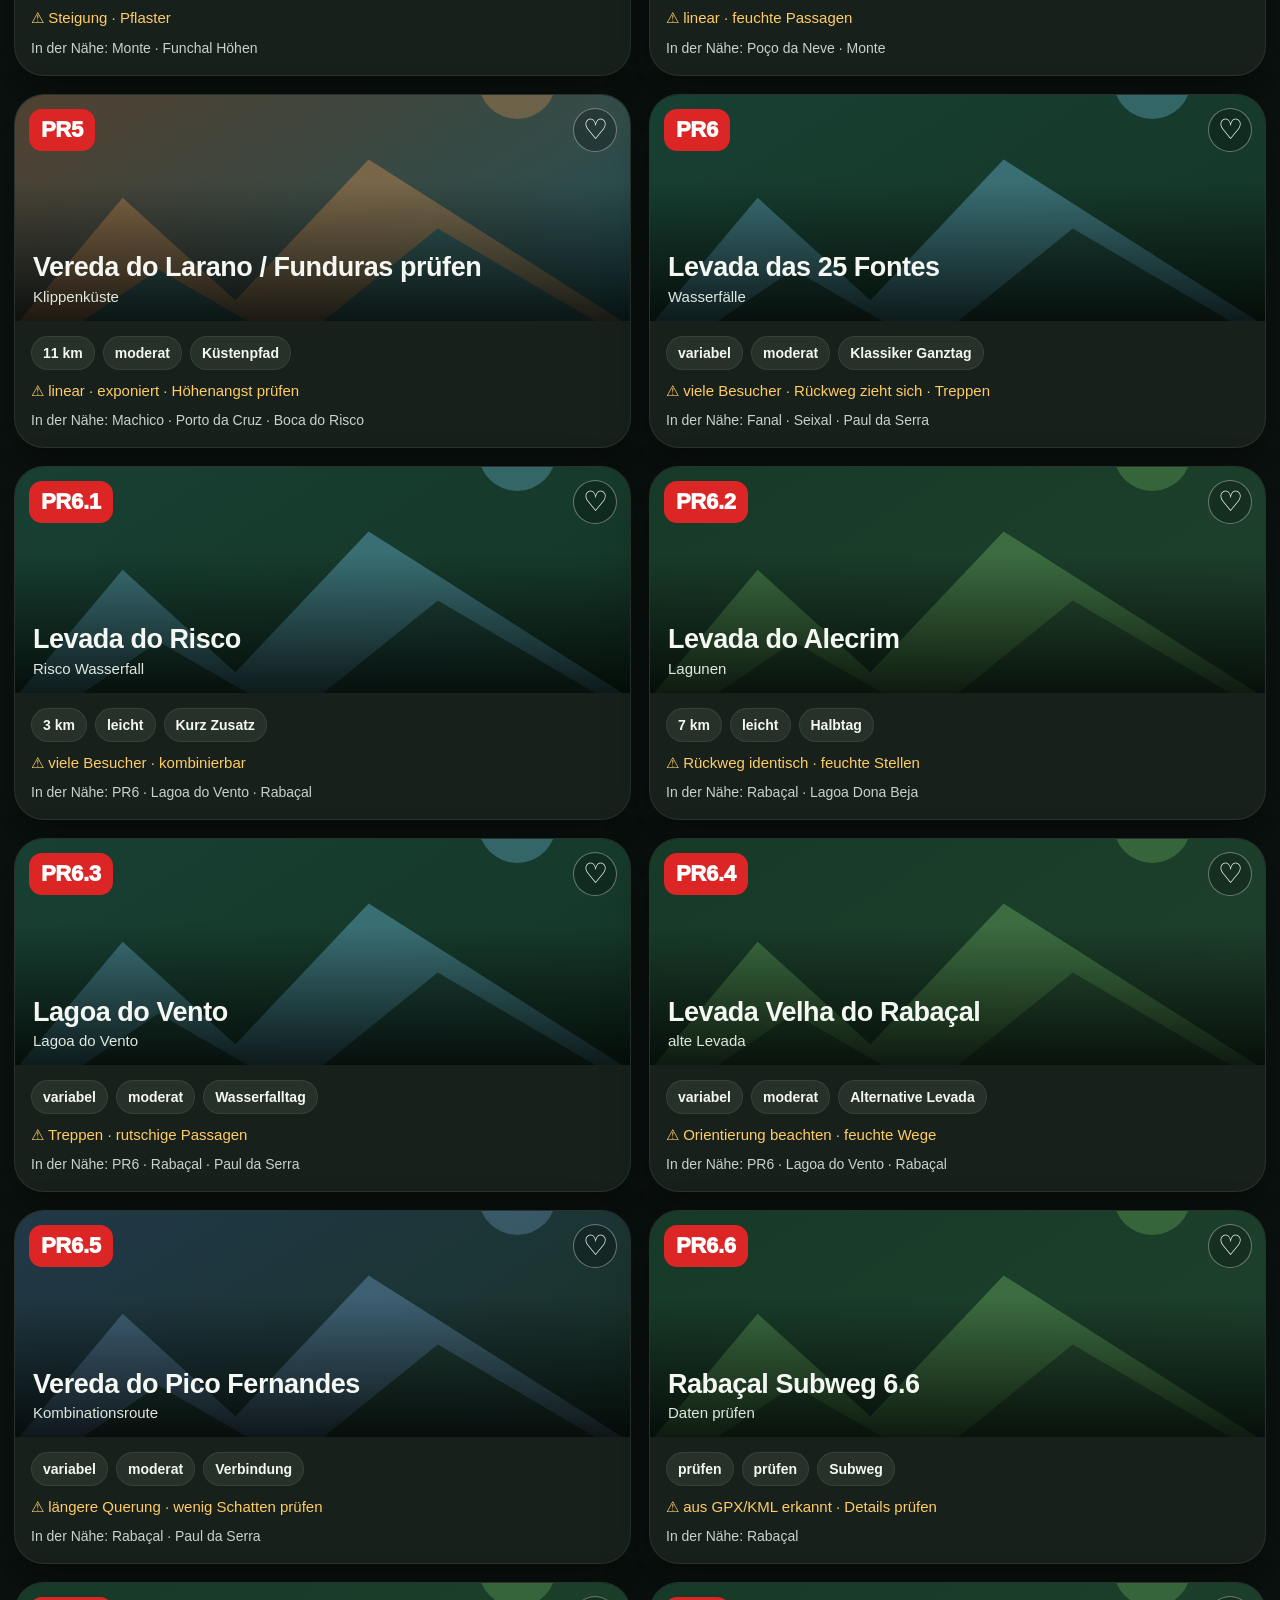
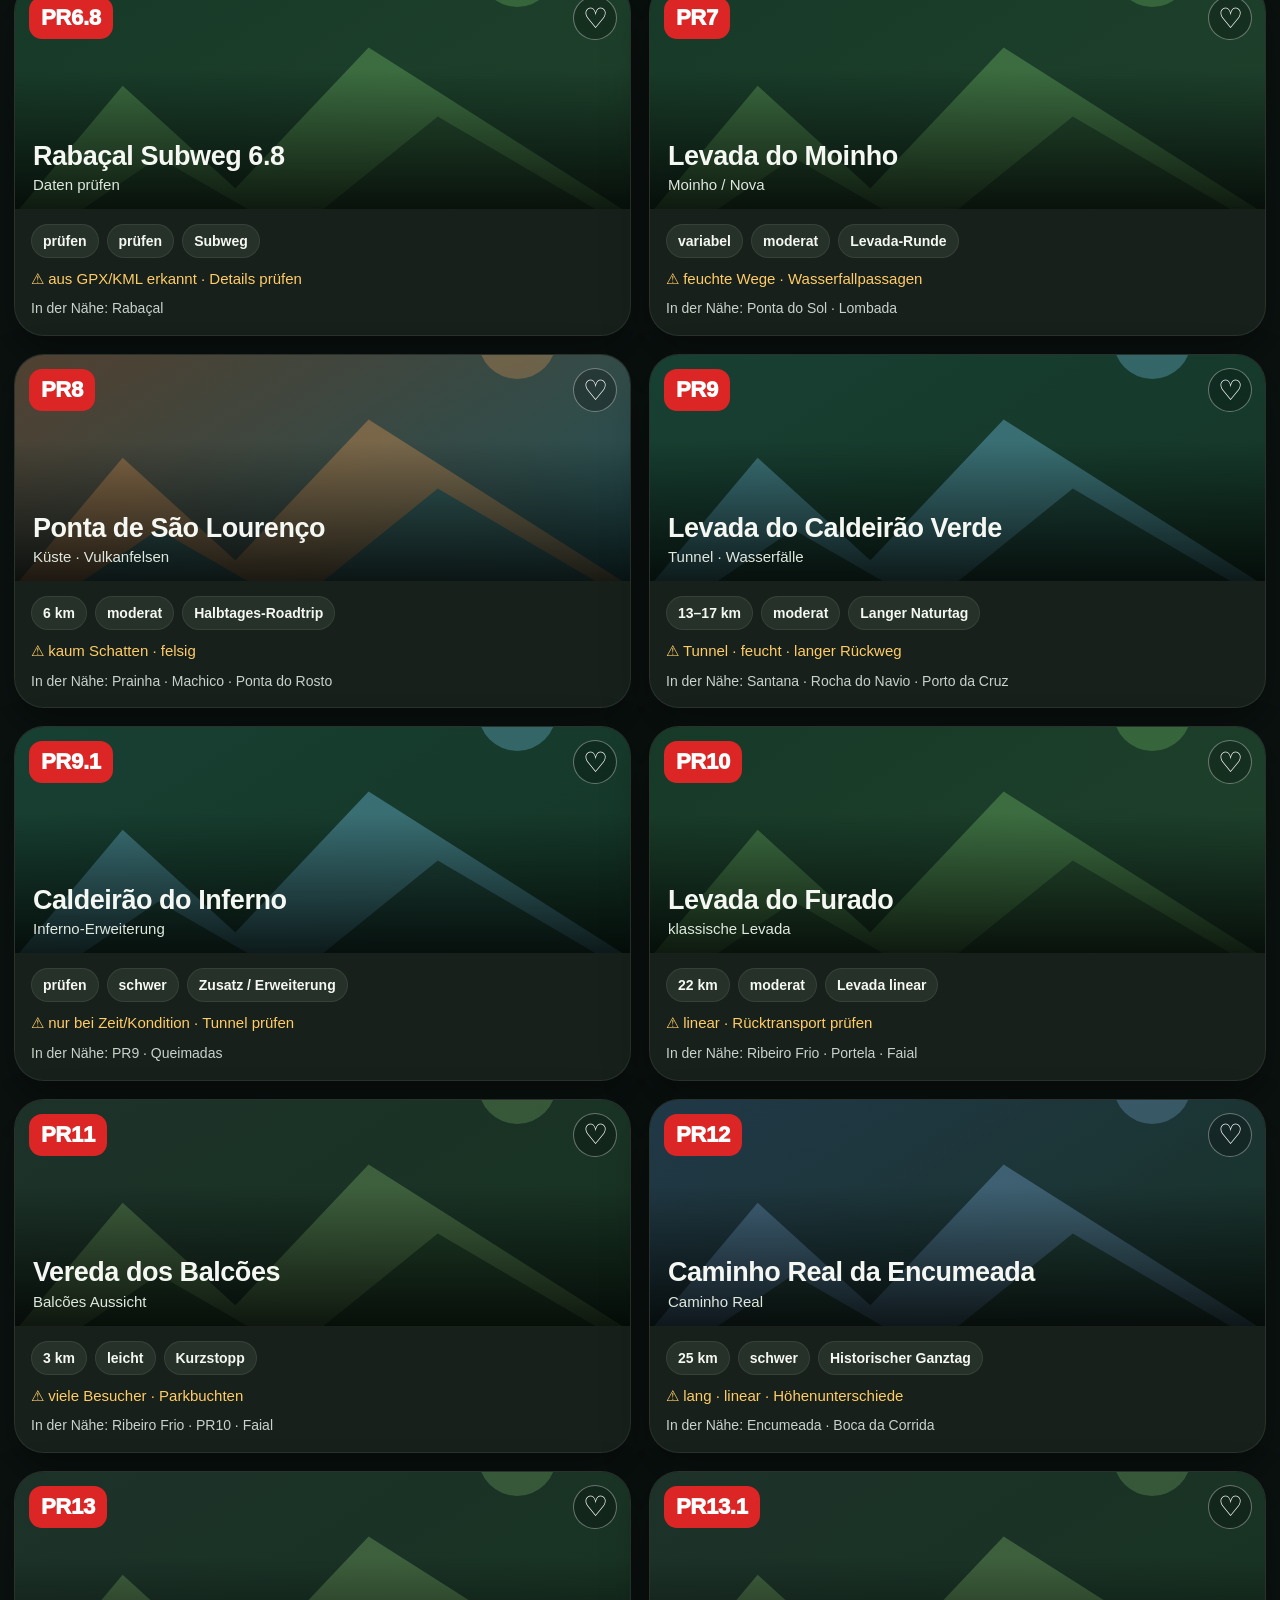
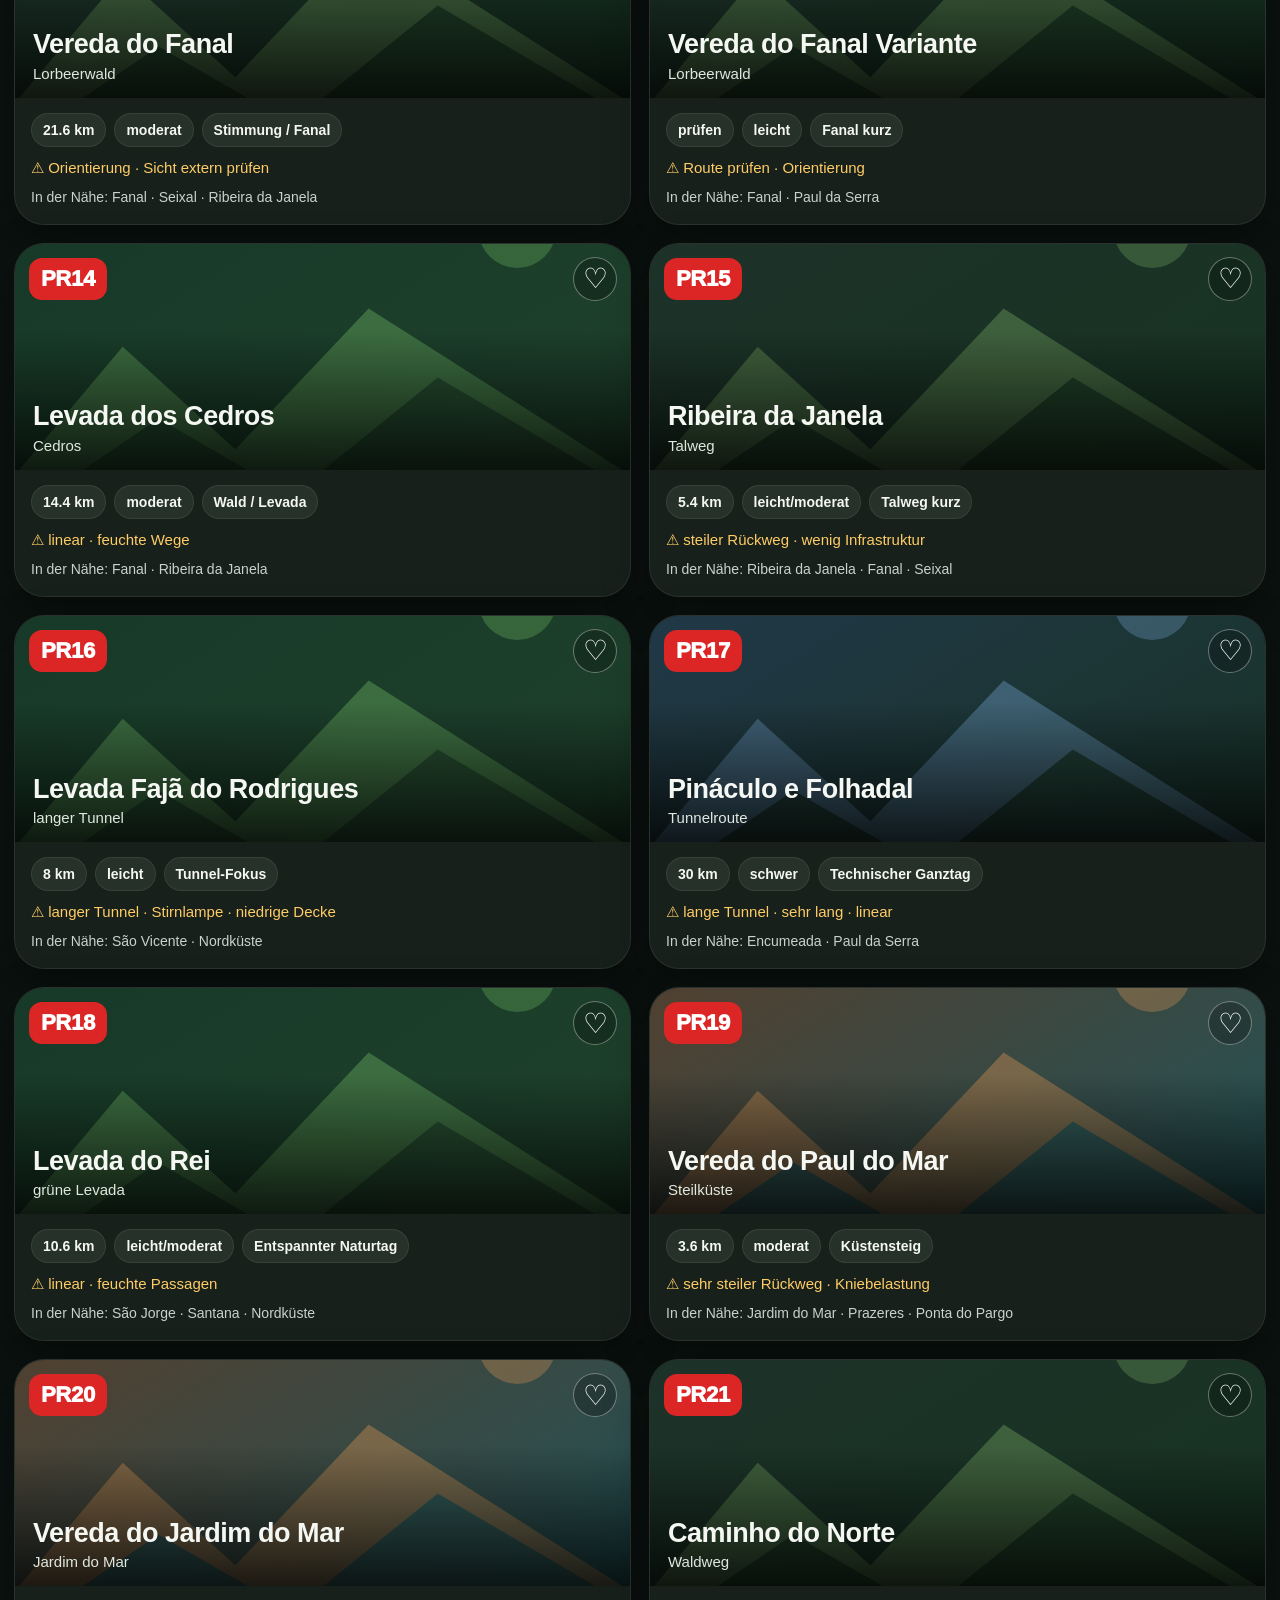
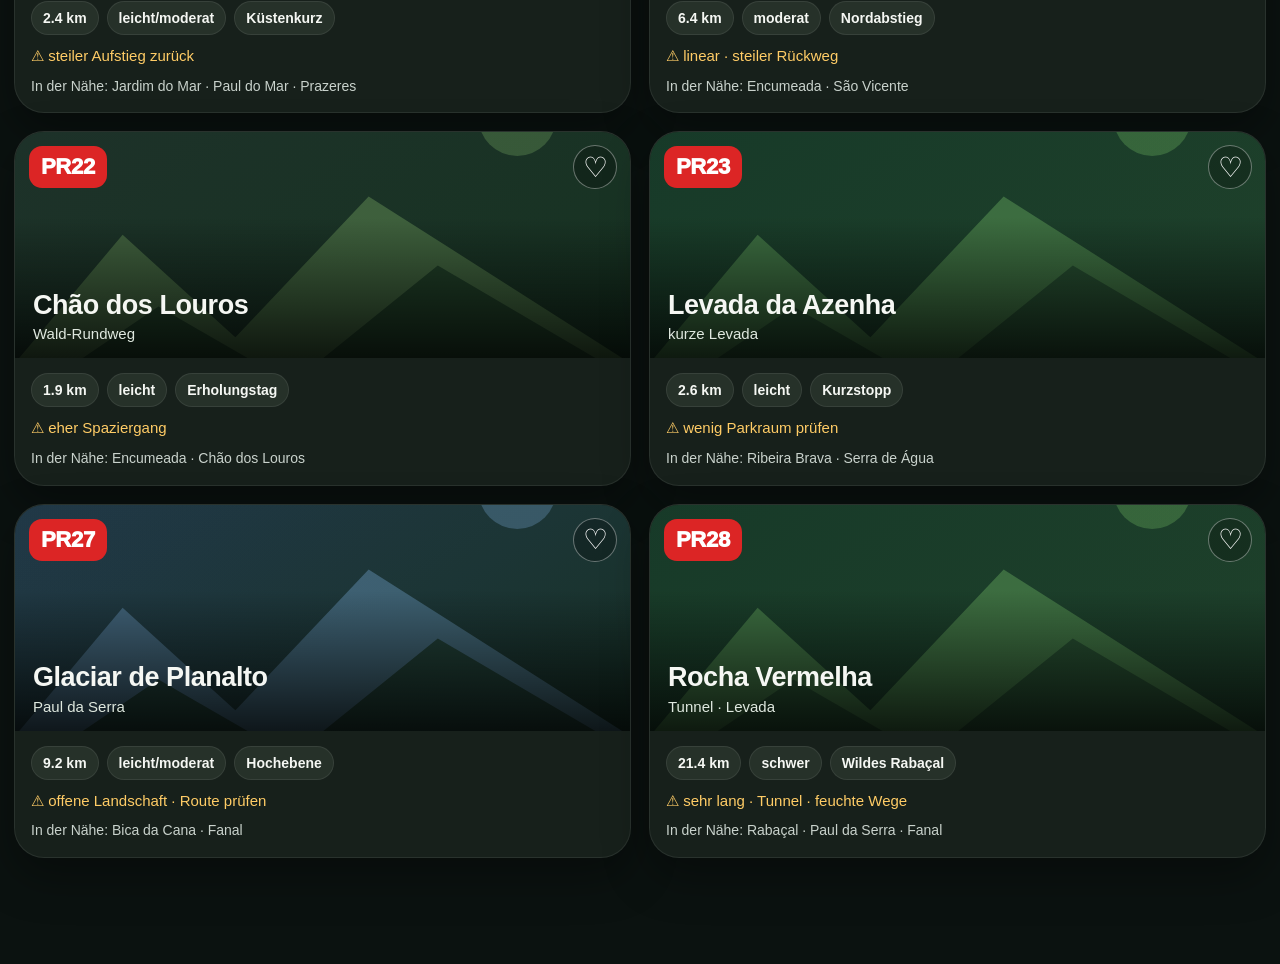
==== commit b47cc9f2: "2026-05-25 PRE-prov1-github hier die erste Lab Version" ====
--- a/index.html
+++ b/index.html
@@ -5,728 +5,95 @@
 <meta name="viewport" content="width=device-width,initial-scale=1,viewport-fit=cover">
 <title>PR Explorer</title>
 <meta name="theme-color" content="#0c1210">
-<style>
-:root { --bg:#0c1210; --card:#17201b; --text:#f4f7f4; --muted:#9ca7a1; --green:#77bd4a; --warn:#ffca63; --line:rgba(255,255,255,.09); }
-*{box-sizing:border-box}
-body{margin:0;background:var(--bg);color:var(--text);font-family:-apple-system,BlinkMacSystemFont,"SF Pro Display","Segoe UI",sans-serif;padding-bottom:96px}
-header{position:sticky;top:0;z-index:20;padding:calc(env(safe-area-inset-top) + 16px) 18px 12px;background:linear-gradient(to bottom,rgba(12,18,16,.98),rgba(12,18,16,.84));backdrop-filter:blur(18px)}
-h1{margin:0;font-size:38px;letter-spacing:-1px}
-header p{margin:4px 0 13px;color:var(--muted);font-size:15px}
-.toolbar{display:flex;gap:9px;align-items:center}
-.search{flex:1;background:#17201b;border:1px solid var(--line);border-radius:999px;padding:10px 14px;color:white;font-size:15px}
-.chips{display:flex;gap:8px;overflow-x:auto;padding:10px 0 0}
-.chip{border:0;border-radius:999px;padding:9px 14px;background:#212923;color:#eaf0eb;font-weight:700;white-space:nowrap}
-.chip.active{background:var(--green);color:#081009}
-main{padding:14px;display:grid;gap:18px}
-.card{border-radius:28px;overflow:hidden;background:var(--card);border:1px solid var(--line);box-shadow:0 18px 40px rgba(0,0,0,.28)}
-.hero{height:218px;background-size:cover;background-position:center;position:relative}
-.shade{position:absolute;inset:0;background:linear-gradient(to top,rgba(0,0,0,.78),rgba(0,0,0,.08) 58%)}
-.badge{position:absolute;top:14px;left:14px;background:#dc2525;color:white;border-radius:13px;padding:8px 12px;font-weight:900;font-size:22px}
-.heart{position:absolute;top:12px;right:12px;border:1px solid rgba(255,255,255,.35);background:rgba(0,0,0,.25);color:white;border-radius:999px;width:44px;height:44px;font-size:28px}
-.heart.on{background:rgba(119,189,74,.95);color:#081009}
-.heroTitle{position:absolute;left:18px;right:18px;bottom:15px}
-.heroTitle h2{margin:0;font-size:27px;line-height:1.05;letter-spacing:-.4px}
-.heroTitle p{margin:6px 0 0;color:#d7ded8;font-size:15px}
-.body{padding:15px 16px 17px}
-.facts{display:flex;gap:8px;flex-wrap:wrap;margin-bottom:12px}
-.facts span{background:#243029;border:1px solid var(--line);border-radius:999px;padding:8px 11px;font-size:14px;font-weight:800}
-.warn{color:var(--warn);font-size:15px;line-height:1.35;margin:6px 0 10px}
-.near{color:#c7d0ca;font-size:14px;line-height:1.35}
-nav{position:fixed;left:12px;right:12px;bottom:calc(env(safe-area-inset-bottom) + 10px);height:64px;background:rgba(18,25,22,.9);backdrop-filter:blur(20px);border:1px solid var(--line);border-radius:24px;display:flex;justify-content:space-around;align-items:center;box-shadow:0 10px 30px rgba(0,0,0,.35);z-index:40}
-nav span{font-size:12px;color:#d9e0db}
-.sheetBackdrop{display:none;position:fixed;inset:0;background:rgba(0,0,0,.45);z-index:60}
-.sheet{position:absolute;left:0;right:0;bottom:0;max-height:82vh;background:#f5f3ed;color:#111;border-radius:28px 28px 0 0;padding:16px 18px 28px;overflow:auto}
-.handle{width:44px;height:5px;border-radius:99px;background:#bbb;margin:0 auto 12px}
-.sheet h2{font-size:26px;margin:0 0 4px;color:#111}
-.sheet p{color:#4a4a4a;margin:0 0 12px}
-.detailGrid{display:grid;grid-template-columns:repeat(2,1fr);gap:8px;margin:14px 0}
-.detail{background:white;border:1px solid #ddd;border-radius:14px;padding:12px;font-size:14px}
-.block{background:#fff7de;border:1px solid #efd99c;border-radius:15px;padding:12px;margin:12px 0}
-.links{display:grid;grid-template-columns:repeat(2,1fr);gap:9px;margin-top:14px}
-.links a{background:#102018;color:white;border-radius:14px;text-decoration:none;padding:12px;text-align:center;font-weight:800;font-size:14px}
-.close{position:absolute;top:16px;right:18px;border:0;background:#ddd;border-radius:999px;width:36px;height:36px;font-size:22px}
-@media(min-width:720px){main{grid-template-columns:repeat(2,1fr)}}
-</style>
+<link rel="manifest" href="manifest.webmanifest">
+<link rel="stylesheet" href="css/styles.css">
 </head>
 <body>
-<header>
-  <h1>PR Explorer</h1>
-  <p>Madeira · kompakt · entscheidungsstark</p>
-  <div class="toolbar"><input id="q" class="search" placeholder="PR, Region oder Merkmal suchen"></div>
-  <div class="chips"><button class="chip active" onclick="filterDiff('')">Alle</button><button class="chip" onclick="filterDiff('leicht')">Leicht</button><button class="chip" onclick="filterDiff('moderat')">Moderat</button><button class="chip" onclick="filterDiff('schwer')">Anspruchsvoll</button></div>
+<header class="app-header">
+  <div class="header-main">
+    <div>
+      <h1>PR Explorer</h1>
+      <p>Madeira · kompakt · entscheidungsstark</p>
+    </div>
+    <button id="viewToggle" class="icon-btn" aria-label="Ansicht wechseln">⌁</button>
+  </div>
+  <input id="search" class="search" placeholder="PR, Region, Tunnel, Levada suchen">
+  <div id="chips" class="chips">
+    <button class="chip active" data-filter="">Alle</button>
+    <button class="chip" data-filter="leicht">Leicht</button>
+    <button class="chip" data-filter="moderat">Moderat</button>
+    <button class="chip" data-filter="schwer">Schwer</button>
+    <button class="chip" data-feature="tunnel">Tunnel</button>
+    <button class="chip" data-feature="coast">Küste</button>
+    <button class="chip" data-feature="waterfall">Wasser</button>
+  </div>
 </header>
-<main id="cards">
 
-<article class="card" data-diff="schwer" data-region="Zentralgebirge" onclick="openSheet('PR1')">
-  <div class="hero" style="background-image:url('[data-uri]')">
-    <div class="shade"></div>
-    <div class="badge">PR1</div>
-    <button class="heart" onclick="event.stopPropagation(); this.classList.toggle('on')">♡</button>
-    <div class="heroTitle">
-      <h2>Vereda do Areeiro</h2>
-      <p>Grate · Sunrise</p>
+<main id="app" class="cards"></main>
+
+<section id="sheetBackdrop" class="sheet-backdrop" aria-hidden="true">
+  <div class="sheet">
+    <div class="sheet-handle"></div>
+    <button class="sheet-close" id="closeSheet">×</button>
+    <div class="sheet-hero" id="sheetHero"></div>
+    <div class="sheet-content">
+      <div class="eyebrow" id="sheetId"></div>
+      <h2 id="sheetTitle"></h2>
+      <p id="sheetSignature"></p>
+
+      <div class="stats-grid">
+        <div><b id="sheetDistance"></b><span>Distanz</span></div>
+        <div><b id="sheetDifficulty"></b><span>Level</span></div>
+        <div><b id="sheetStress"></b><span>Stress</span></div>
+        <div><b id="sheetDay"></b><span>Tag</span></div>
+      </div>
+
+      <div class="profile-card">
+        <div class="mini-map">
+          <div class="route-line"></div>
+          <span>Track / Karte</span>
+        </div>
+        <div class="elevation">
+          <svg viewBox="0 0 300 90" preserveAspectRatio="none">
+            <path d="M0,72 C30,65 42,42 72,55 C110,72 120,16 156,30 C190,44 203,65 238,42 C260,30 280,55 300,48 L300,90 L0,90 Z"></path>
+          </svg>
+          <span>Höhenprofil-Platzhalter · später aus GPX</span>
+        </div>
+      </div>
+
+      <div class="info-block warning">
+        <h3>Reality Check</h3>
+        <ul id="sheetReality"></ul>
+      </div>
+
+      <div class="info-block">
+        <h3>In der Nähe</h3>
+        <ul id="sheetNearby"></ul>
+      </div>
+
+      <div class="info-block file-block">
+        <h3>Dateien</h3>
+        <div id="fileLinks"></div>
+      </div>
+
+      <div class="link-grid">
+        <a id="lnkGoogle" target="_blank" rel="noopener">Google</a>
+        <a id="lnkYoutube" target="_blank" rel="noopener">YouTube</a>
+        <a id="lnkInsta" target="_blank" rel="noopener">Instagram</a>
+        <a id="lnkKomoot" target="_blank" rel="noopener">Komoot via Google</a>
+      </div>
     </div>
   </div>
-  <div class="body">
-    <div class="facts"><span>14 km</span><span>schwer</span><span>Premium Day</span></div>
-    <div class="warn">⚠ Treppen · Tunnel · früh starten</div>
-    <div class="near">In der Nähe: Poiso · Santana · Pico Ruivo</div>
-  </div>
-</article>
+</section>
 
-<article class="card" data-diff="schwer" data-region="Zentralgebirge" onclick="openSheet('PR1.1')">
-  <div class="hero" style="background-image:url('[data-uri]')">
-    <div class="shade"></div>
-    <div class="badge">PR1.1</div>
-    <button class="heart" onclick="event.stopPropagation(); this.classList.toggle('on')">♡</button>
-    <div class="heroTitle">
-      <h2>Vereda da Ilha</h2>
-      <p>langer Abstieg</p>
-    </div>
-  </div>
-  <div class="body">
-    <div class="facts"><span>16.4 km</span><span>schwer</span><span>Ganztag</span></div>
-    <div class="warn">⚠ linear · harter Rückweg · Kniebelastung</div>
-    <div class="near">In der Nähe: Santana · Pico Ruivo · Achada do Teixeira</div>
-  </div>
-</article>
+<nav class="bottom-nav">
+  <button class="active">Entdecken</button>
+  <button>Karte</button>
+  <button>Favoriten</button>
+  <button>Mehr</button>
+</nav>
 
-<article class="card" data-diff="moderat" data-region="Zentralgebirge" onclick="openSheet('PR1.2')">
-  <div class="hero" style="background-image:url('[data-uri]')">
-    <div class="shade"></div>
-    <div class="badge">PR1.2</div>
-    <button class="heart" onclick="event.stopPropagation(); this.classList.toggle('on')">♡</button>
-    <div class="heroTitle">
-      <h2>Vereda do Pico Ruivo</h2>
-      <p>Pico Ruivo · Sunset</p>
-    </div>
-  </div>
-  <div class="body">
-    <div class="facts"><span>5.6 km</span><span>moderat</span><span>Gipfel kurz</span></div>
-    <div class="warn">⚠ Gipfelwetter prüfen · viele Besucher</div>
-    <div class="near">In der Nähe: Santana · Achada do Teixeira</div>
-  </div>
-</article>
-
-<article class="card" data-diff="schwer" data-region="Zentralgebirge" onclick="openSheet('PR1.3')">
-  <div class="hero" style="background-image:url('[data-uri]')">
-    <div class="shade"></div>
-    <div class="badge">PR1.3</div>
-    <button class="heart" onclick="event.stopPropagation(); this.classList.toggle('on')">♡</button>
-    <div class="heroTitle">
-      <h2>Vereda da Encumeada</h2>
-      <p>Gratwanderung</p>
-    </div>
-  </div>
-  <div class="body">
-    <div class="facts"><span>22.4 km</span><span>schwer</span><span>Alpin Ganztag</span></div>
-    <div class="warn">⚠ sehr lang · linear · erfahrene Gruppe</div>
-    <div class="near">In der Nähe: Encumeada · Pico Ruivo</div>
-  </div>
-</article>
-
-<article class="card" data-diff="schwer" data-region="Nord" onclick="openSheet('PR2')">
-  <div class="hero" style="background-image:url('[data-uri]')">
-    <div class="shade"></div>
-    <div class="badge">PR2</div>
-    <button class="heart" onclick="event.stopPropagation(); this.classList.toggle('on')">♡</button>
-    <div class="heroTitle">
-      <h2>Vereda do Urzal</h2>
-      <p>Waldquerung</p>
-    </div>
-  </div>
-  <div class="body">
-    <div class="facts"><span>20.6 km</span><span>schwer</span><span>Ganztag</span></div>
-    <div class="warn">⚠ linear · Höhenmeter · langer Tag</div>
-    <div class="near">In der Nähe: Curral das Freiras · Boaventura</div>
-  </div>
-</article>
-
-<article class="card" data-diff="moderat" data-region="Zentralgebirge" onclick="openSheet('PR3')">
-  <div class="hero" style="background-image:url('[data-uri]')">
-    <div class="shade"></div>
-    <div class="badge">PR3</div>
-    <button class="heart" onclick="event.stopPropagation(); this.classList.toggle('on')">♡</button>
-    <div class="heroTitle">
-      <h2>Vereda do Burro</h2>
-      <p>ruhiger als PR1</p>
-    </div>
-  </div>
-  <div class="body">
-    <div class="facts"><span>14.4 km</span><span>moderat</span><span>Bergtag</span></div>
-    <div class="warn">⚠ linear · Höhenunterschiede</div>
-    <div class="near">In der Nähe: Pico do Areeiro · Ökopark · Monte</div>
-  </div>
-</article>
-
-<article class="card" data-diff="moderat" data-region="Funchal Höhen" onclick="openSheet('PR3.1')">
-  <div class="hero" style="background-image:url('[data-uri]')">
-    <div class="shade"></div>
-    <div class="badge">PR3.1</div>
-    <button class="heart" onclick="event.stopPropagation(); this.classList.toggle('on')">♡</button>
-    <div class="heroTitle">
-      <h2>Caminho Real do Monte</h2>
-      <p>historischer Weg</p>
-    </div>
-  </div>
-  <div class="body">
-    <div class="facts"><span>8.4 km</span><span>moderat</span><span>Kurz / Verbindung</span></div>
-    <div class="warn">⚠ Steigung · Pflaster</div>
-    <div class="near">In der Nähe: Monte · Funchal Höhen</div>
-  </div>
-</article>
-
-<article class="card" data-diff="moderat" data-region="Funchal Höhen" onclick="openSheet('PR4')">
-  <div class="hero" style="background-image:url('[data-uri]')">
-    <div class="shade"></div>
-    <div class="badge">PR4</div>
-    <button class="heart" onclick="event.stopPropagation(); this.classList.toggle('on')">♡</button>
-    <div class="heroTitle">
-      <h2>Levada do Barreiro</h2>
-      <p>Höhen-Levada</p>
-    </div>
-  </div>
-  <div class="body">
-    <div class="facts"><span>10.4 km</span><span>moderat</span><span>Levada kurz</span></div>
-    <div class="warn">⚠ linear · feuchte Passagen</div>
-    <div class="near">In der Nähe: Poço da Neve · Monte</div>
-  </div>
-</article>
-
-<article class="card" data-diff="moderat" data-region="Ost / Nordost" onclick="openSheet('PR5')">
-  <div class="hero" style="background-image:url('[data-uri]')">
-    <div class="shade"></div>
-    <div class="badge">PR5</div>
-    <button class="heart" onclick="event.stopPropagation(); this.classList.toggle('on')">♡</button>
-    <div class="heroTitle">
-      <h2>Vereda do Larano / Funduras prüfen</h2>
-      <p>Klippenküste</p>
-    </div>
-  </div>
-  <div class="body">
-    <div class="facts"><span>11 km</span><span>moderat</span><span>Küstenpfad</span></div>
-    <div class="warn">⚠ linear · exponiert · Höhenangst prüfen</div>
-    <div class="near">In der Nähe: Machico · Porto da Cruz · Boca do Risco</div>
-  </div>
-</article>
-
-<article class="card" data-diff="moderat" data-region="Rabaçal" onclick="openSheet('PR6')">
-  <div class="hero" style="background-image:url('[data-uri]')">
-    <div class="shade"></div>
-    <div class="badge">PR6</div>
-    <button class="heart" onclick="event.stopPropagation(); this.classList.toggle('on')">♡</button>
-    <div class="heroTitle">
-      <h2>Levada das 25 Fontes</h2>
-      <p>Wasserfälle</p>
-    </div>
-  </div>
-  <div class="body">
-    <div class="facts"><span>variabel</span><span>moderat</span><span>Klassiker Ganztag</span></div>
-    <div class="warn">⚠ viele Besucher · Rückweg zieht sich · Treppen</div>
-    <div class="near">In der Nähe: Fanal · Seixal · Paul da Serra</div>
-  </div>
-</article>
-
-<article class="card" data-diff="leicht" data-region="Rabaçal" onclick="openSheet('PR6.1')">
-  <div class="hero" style="background-image:url('[data-uri]')">
-    <div class="shade"></div>
-    <div class="badge">PR6.1</div>
-    <button class="heart" onclick="event.stopPropagation(); this.classList.toggle('on')">♡</button>
-    <div class="heroTitle">
-      <h2>Levada do Risco</h2>
-      <p>Risco Wasserfall</p>
-    </div>
-  </div>
-  <div class="body">
-    <div class="facts"><span>3 km</span><span>leicht</span><span>Kurz Zusatz</span></div>
-    <div class="warn">⚠ viele Besucher · kombinierbar</div>
-    <div class="near">In der Nähe: PR6 · Lagoa do Vento · Rabaçal</div>
-  </div>
-</article>
-
-<article class="card" data-diff="leicht" data-region="Rabaçal" onclick="openSheet('PR6.2')">
-  <div class="hero" style="background-image:url('[data-uri]')">
-    <div class="shade"></div>
-    <div class="badge">PR6.2</div>
-    <button class="heart" onclick="event.stopPropagation(); this.classList.toggle('on')">♡</button>
-    <div class="heroTitle">
-      <h2>Levada do Alecrim</h2>
-      <p>Lagunen</p>
-    </div>
-  </div>
-  <div class="body">
-    <div class="facts"><span>7 km</span><span>leicht</span><span>Halbtag</span></div>
-    <div class="warn">⚠ Rückweg identisch · feuchte Stellen</div>
-    <div class="near">In der Nähe: Rabaçal · Lagoa Dona Beja</div>
-  </div>
-</article>
-
-<article class="card" data-diff="moderat" data-region="Rabaçal" onclick="openSheet('PR6.3')">
-  <div class="hero" style="background-image:url('[data-uri]')">
-    <div class="shade"></div>
-    <div class="badge">PR6.3</div>
-    <button class="heart" onclick="event.stopPropagation(); this.classList.toggle('on')">♡</button>
-    <div class="heroTitle">
-      <h2>Lagoa do Vento</h2>
-      <p>Lagoa do Vento</p>
-    </div>
-  </div>
-  <div class="body">
-    <div class="facts"><span>variabel</span><span>moderat</span><span>Wasserfalltag</span></div>
-    <div class="warn">⚠ Treppen · rutschige Passagen</div>
-    <div class="near">In der Nähe: PR6 · Rabaçal · Paul da Serra</div>
-  </div>
-</article>
-
-<article class="card" data-diff="moderat" data-region="Rabaçal" onclick="openSheet('PR6.4')">
-  <div class="hero" style="background-image:url('[data-uri]')">
-    <div class="shade"></div>
-    <div class="badge">PR6.4</div>
-    <button class="heart" onclick="event.stopPropagation(); this.classList.toggle('on')">♡</button>
-    <div class="heroTitle">
-      <h2>Levada Velha do Rabaçal</h2>
-      <p>alte Levada</p>
-    </div>
-  </div>
-  <div class="body">
-    <div class="facts"><span>variabel</span><span>moderat</span><span>Alternative Levada</span></div>
-    <div class="warn">⚠ Orientierung beachten · feuchte Wege</div>
-    <div class="near">In der Nähe: PR6 · Lagoa do Vento · Rabaçal</div>
-  </div>
-</article>
-
-<article class="card" data-diff="moderat" data-region="Rabaçal" onclick="openSheet('PR6.5')">
-  <div class="hero" style="background-image:url('[data-uri]')">
-    <div class="shade"></div>
-    <div class="badge">PR6.5</div>
-    <button class="heart" onclick="event.stopPropagation(); this.classList.toggle('on')">♡</button>
-    <div class="heroTitle">
-      <h2>Vereda do Pico Fernandes</h2>
-      <p>Kombinationsroute</p>
-    </div>
-  </div>
-  <div class="body">
-    <div class="facts"><span>variabel</span><span>moderat</span><span>Verbindung</span></div>
-    <div class="warn">⚠ längere Querung · wenig Schatten prüfen</div>
-    <div class="near">In der Nähe: Rabaçal · Paul da Serra</div>
-  </div>
-</article>
-
-<article class="card" data-diff="moderat" data-region="Südwest" onclick="openSheet('PR7')">
-  <div class="hero" style="background-image:url('[data-uri]